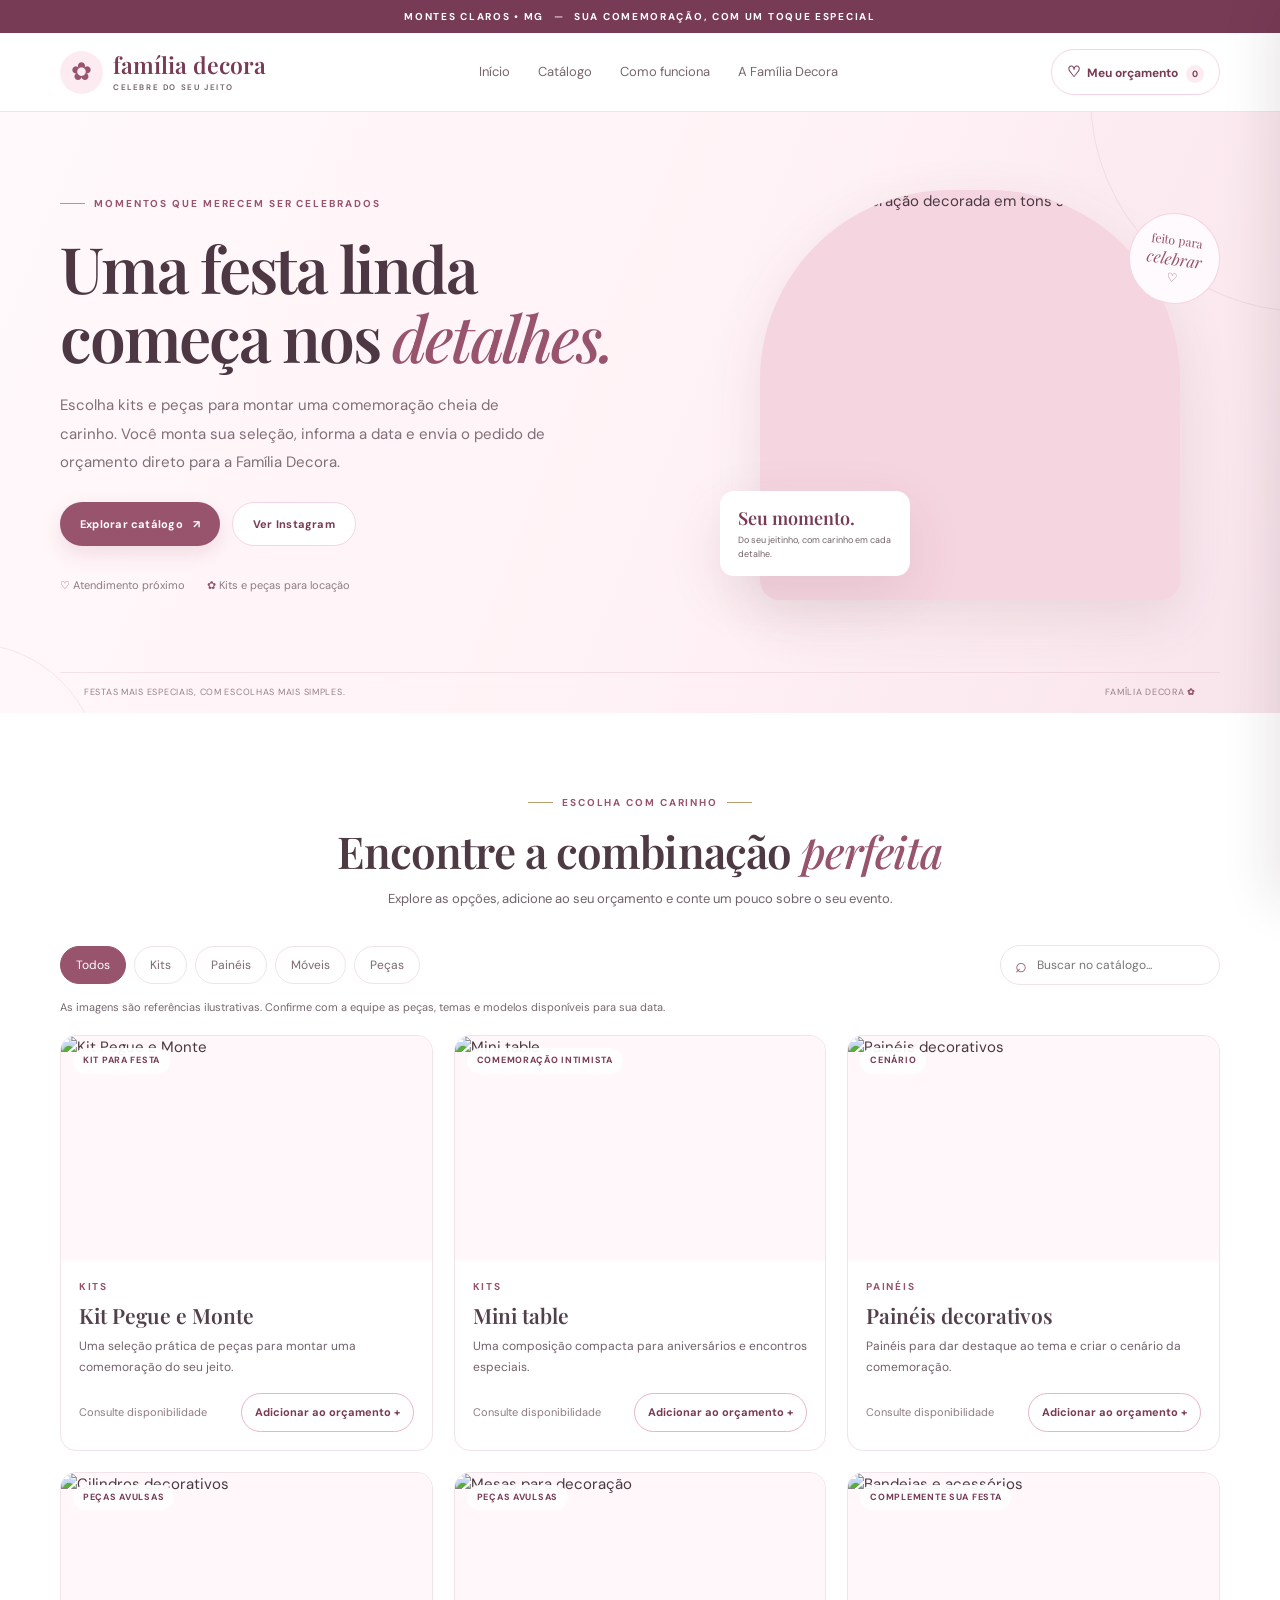
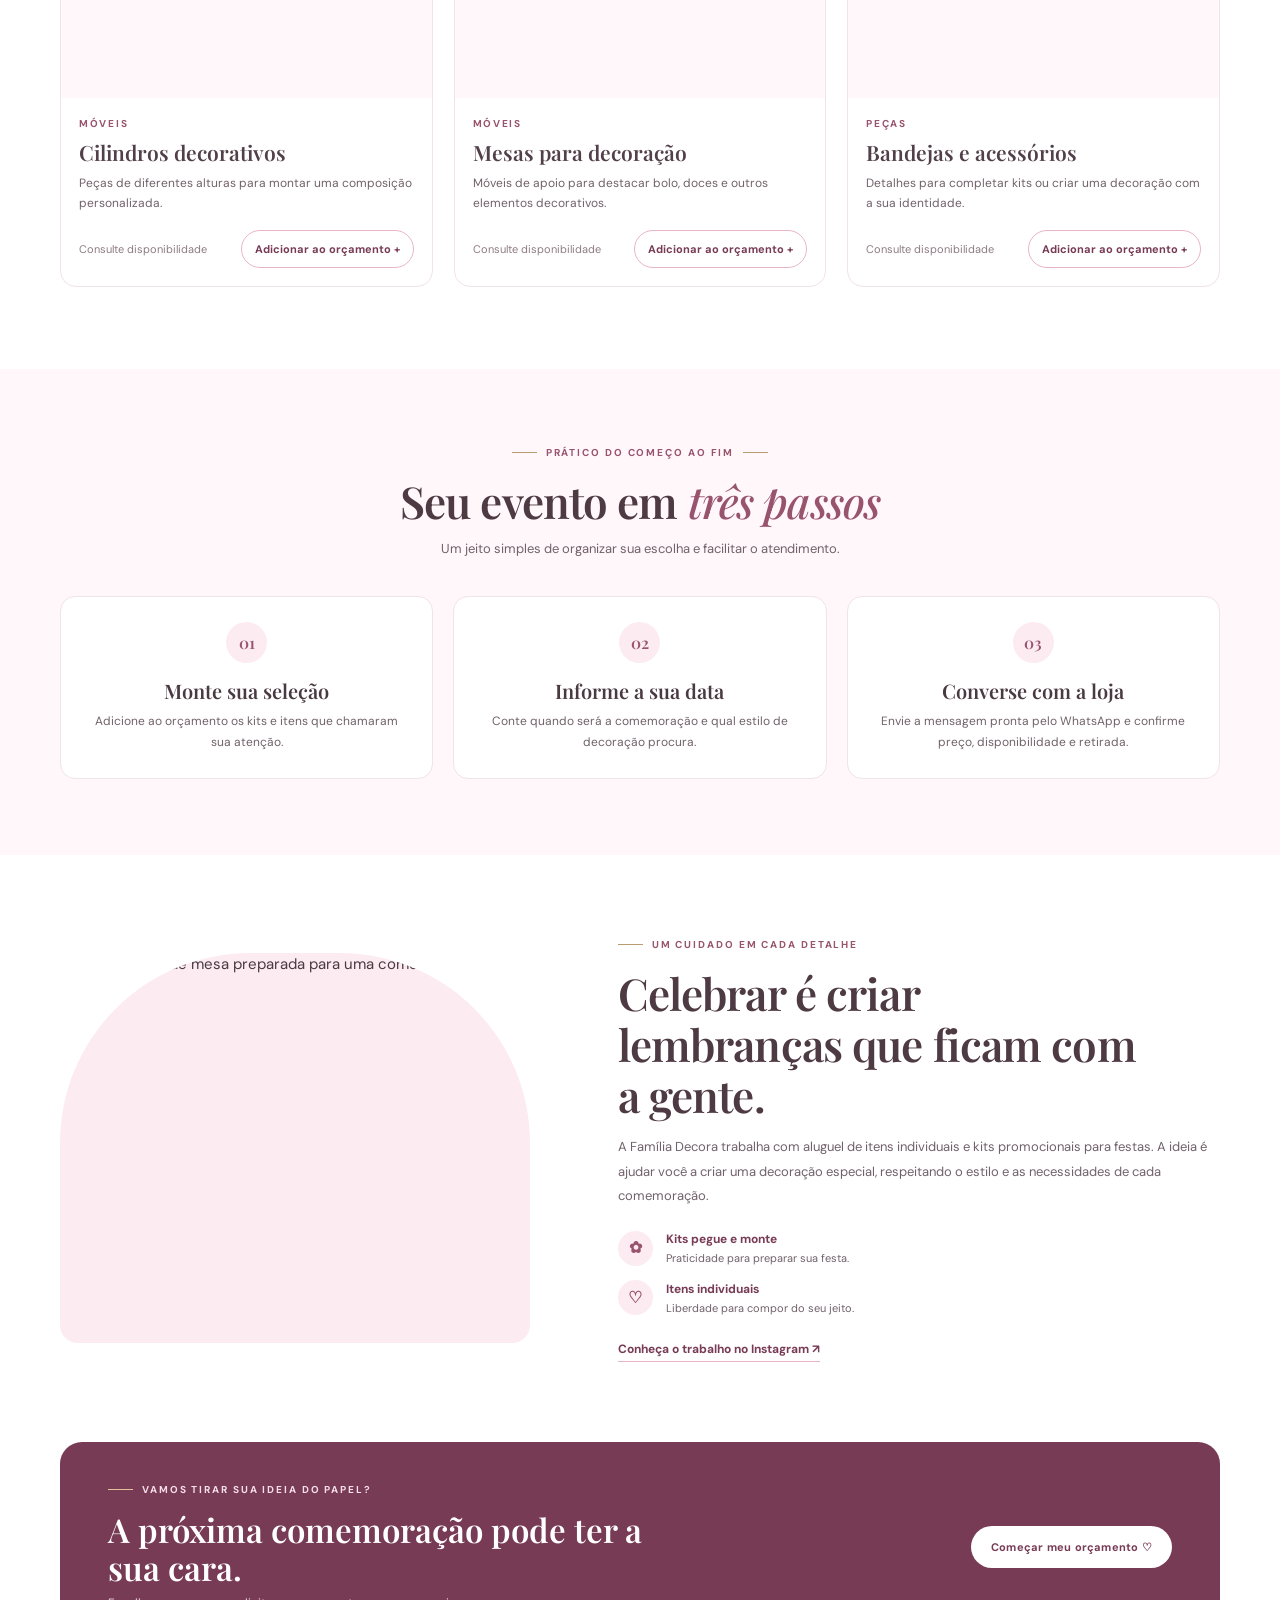
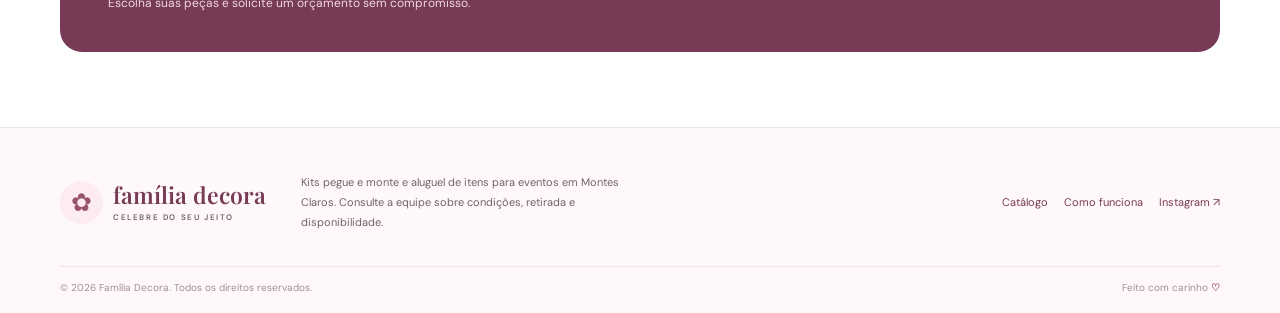
==== index.html @ 7cc455ea "Ajusta posição do atalho de acessibilidade" ====
<!doctype html>
<html lang="pt-BR">
<head>
  <meta charset="utf-8">
  <meta name="viewport" content="width=device-width, initial-scale=1">
  <meta name="theme-color" content="#fff7fa">
  <meta name="description" content="Família Decora: pegue e monte, locação de peças e decoração para comemorações em Montes Claros. Monte seu orçamento com praticidade.">
  <meta property="og:type" content="website">
  <meta property="og:title" content="Família Decora | Celebre do seu jeito">
  <meta property="og:description" content="Kits pegue e monte e locação de peças para transformar momentos especiais.">
  <title>Família Decora | Celebre do seu jeito</title>
  <link rel="preconnect" href="https://fonts.googleapis.com">
  <link rel="preconnect" href="https://fonts.gstatic.com" crossorigin>
  <link href="https://fonts.googleapis.com/css2?family=DM+Sans:wght@400;500;600;700&family=Playfair+Display:wght@500;600;700&display=swap" rel="stylesheet">
  <link rel="stylesheet" href="style.css">
</head>
<body>
  <a class="skip-link" href="#catalogo">Pular para o catálogo</a>
  <div class="announcement">MONTES CLAROS • MG <span>—</span> SUA COMEMORAÇÃO, COM UM TOQUE ESPECIAL</div>
  <header class="header">
    <div class="nav container">
      <a class="brand" href="#inicio" aria-label="Família Decora — início">
        <span class="brand-symbol" aria-hidden="true">✿</span>
        <span class="brand-words">família decora<small>celebre do seu jeito</small></span>
      </a>
      <button class="menu-toggle" id="menuToggle" aria-expanded="false" aria-controls="mainNav" aria-label="Abrir menu">☰</button>
      <nav class="nav-links" id="mainNav">
        <a href="#inicio">Início</a><a href="#catalogo">Catálogo</a><a href="#passos">Como funciona</a><a href="#sobre">A Família Decora</a>
      </nav>
      <button class="quote-button" id="openQuote" type="button" aria-controls="quoteDrawer" aria-expanded="false"><span aria-hidden="true">♡</span> Meu orçamento <b id="quoteCount">0</b></button>
    </div>
  </header>

  <main>
    <section class="hero" id="inicio">
      <div class="hero-shape shape-one"></div><div class="hero-shape shape-two"></div>
      <div class="container hero-grid">
        <div class="hero-copy">
          <div class="eyebrow"><span></span> Momentos que merecem ser celebrados</div>
          <h1>Uma festa linda começa nos <em>detalhes.</em></h1>
          <p>Escolha kits e peças para montar uma comemoração cheia de carinho. Você monta sua seleção, informa a data e envia o pedido de orçamento direto para a Família Decora.</p>
          <div class="hero-actions">
            <a class="button button-primary" href="#catalogo">Explorar catálogo <span>↗</span></a>
            <a class="button button-soft" href="https://www.instagram.com/familiadecora_oficial/" target="_blank" rel="noopener noreferrer">Ver Instagram</a>
          </div>
          <div class="hero-points"><span>♡ Atendimento próximo</span><span>✿ Kits e peças para locação</span></div>
        </div>
        <div class="hero-visual">
          <div class="hero-image-frame"><img src="https://images.unsplash.com/photo-1519225421980-888cb4c1e12c?auto=format&fit=crop&w=1200&q=85" alt="Mesa de celebração decorada em tons suaves" fetchpriority="high"></div>
          <div class="floating-note"><strong>Seu momento.</strong><span>Do seu jeitinho, com carinho em cada detalhe.</span></div>
          <div class="round-stamp">feito para<br><i>celebrar</i> ♡</div>
        </div>
      </div>
      <div class="hero-bottom"><span>Festas mais especiais, com escolhas mais simples.</span><span>Família Decora <b>✿</b></span></div>
    </section>

    <section class="section container" id="catalogo">
      <div class="section-heading">
        <div class="eyebrow centered"><span></span> Escolha com carinho <span></span></div>
        <h2>Encontre a combinação <em>perfeita</em></h2>
        <p>Explore as opções, adicione ao seu orçamento e conte um pouco sobre o seu evento.</p>
      </div>
      <div class="catalog-controls">
        <div class="filter-list" id="filters" aria-label="Filtrar por categoria"></div>
        <label class="search-box"><span aria-hidden="true">⌕</span><input id="productSearch" type="search" placeholder="Buscar no catálogo..." aria-label="Buscar produtos"></label>
      </div>
      <p class="illustrative-note">As imagens são referências ilustrativas. Confirme com a equipe as peças, temas e modelos disponíveis para sua data.</p>
      <div class="product-grid" id="productGrid" aria-live="polite"></div>
    </section>

    <section class="how-section" id="passos">
      <div class="container section">
        <div class="section-heading">
          <div class="eyebrow centered"><span></span> Prático do começo ao fim <span></span></div>
          <h2>Seu evento em <em>três passos</em></h2>
          <p>Um jeito simples de organizar sua escolha e facilitar o atendimento.</p>
        </div>
        <div class="step-grid">
          <article class="step-card"><span class="step-icon">01</span><h3>Monte sua seleção</h3><p>Adicione ao orçamento os kits e itens que chamaram sua atenção.</p></article>
          <article class="step-card"><span class="step-icon">02</span><h3>Informe a sua data</h3><p>Conte quando será a comemoração e qual estilo de decoração procura.</p></article>
          <article class="step-card"><span class="step-icon">03</span><h3>Converse com a loja</h3><p>Envie a mensagem pronta pelo WhatsApp e confirme preço, disponibilidade e retirada.</p></article>
        </div>
      </div>
    </section>

    <section class="container section about-section" id="sobre">
      <div class="about-photo"><img src="https://images.unsplash.com/photo-1478146896981-b80fe463b330?auto=format&fit=crop&w=1000&q=85" alt="Composição de mesa preparada para uma comemoração" loading="lazy"></div>
      <div class="about-copy">
        <div class="eyebrow"><span></span> Um cuidado em cada detalhe</div>
        <h2>Celebrar é criar lembranças que ficam com a gente.</h2>
        <p>A Família Decora trabalha com aluguel de itens individuais e kits promocionais para festas. A ideia é ajudar você a criar uma decoração especial, respeitando o estilo e as necessidades de cada comemoração.</p>
        <div class="about-highlights"><div><b>✿</b><span><strong>Kits pegue e monte</strong><small>Praticidade para preparar sua festa.</small></span></div><div><b>♡</b><span><strong>Itens individuais</strong><small>Liberdade para compor do seu jeito.</small></span></div></div>
        <a class="text-link" href="https://www.instagram.com/familiadecora_oficial/" target="_blank" rel="noopener noreferrer">Conheça o trabalho no Instagram ↗</a>
      </div>
    </section>

    <section class="container final-cta">
      <div><div class="eyebrow light"><span></span> Vamos tirar sua ideia do papel?</div><h2>A próxima comemoração pode ter a sua cara.</h2><p>Escolha suas peças e solicite um orçamento sem compromisso.</p></div>
      <a class="button button-white" href="#catalogo">Começar meu orçamento ♡</a>
    </section>
  </main>

  <footer class="footer">
    <div class="container footer-main">
      <a class="brand" href="#inicio"><span class="brand-symbol">✿</span><span class="brand-words">família decora<small>celebre do seu jeito</small></span></a>
      <p>Kits pegue e monte e aluguel de itens para eventos em Montes Claros. Consulte a equipe sobre condições, retirada e disponibilidade.</p>
      <div class="footer-links"><a href="#catalogo">Catálogo</a><a href="#passos">Como funciona</a><a href="https://www.instagram.com/familiadecora_oficial/" target="_blank" rel="noopener noreferrer">Instagram ↗</a></div>
    </div>
    <div class="container footer-bottom"><span>© <span id="year"></span> Família Decora. Todos os direitos reservados.</span><span>Feito com carinho <b>♡</b></span></div>
  </footer>

  <div class="overlay" id="overlay"></div>
  <aside class="quote-drawer" id="quoteDrawer" role="dialog" aria-modal="true" aria-label="Meu orçamento" aria-hidden="true" inert>
    <div class="drawer-header"><div><small>FAMÍLIA DECORA</small><h2>Meu orçamento</h2></div><button class="icon-button" id="closeQuote" type="button" aria-label="Fechar orçamento">×</button></div>
    <div class="drawer-body">
      <div id="quoteItems"></div>
      <form id="quoteForm" class="quote-form">
        <h3>Conte sobre seu evento</h3>
        <label>Seu nome<input name="name" autocomplete="name" required maxlength="80" placeholder="Nome completo"></label>
        <div class="form-row"><label>WhatsApp<input name="phone" type="tel" autocomplete="tel" required maxlength="20" placeholder="(38) 99999-9999"></label><label>Data do evento<input name="date" type="date" required></label></div>
        <div class="form-row"><label>Tipo de evento<select name="event"><option>Aniversário</option><option>Chá de bebê / revelação</option><option>Batizado</option><option>Casamento</option><option>Confraternização</option><option>Outro</option></select></label><label>Como prefere receber?<select name="delivery"><option>Retirada / pegue e monte</option><option>Consultar entrega</option><option>Consultar montagem</option><option>A combinar</option></select></label></div>
        <label>Bairro ou região<input name="neighborhood" maxlength="80" placeholder="Onde será o evento?"></label>
        <label>Detalhes, tema ou cores<textarea name="notes" rows="3" maxlength="500" placeholder="Conte como imagina sua decoração (opcional)"></textarea></label>
      </form>
    </div>
    <div class="drawer-footer"><button class="button button-primary full" id="sendQuote" type="button">Enviar orçamento pelo WhatsApp ↗</button><p>O pedido não confirma reserva. A equipe verificará disponibilidade, valores e condições com você.</p></div>
  </aside>

  <div class="toast" id="toast" role="status" aria-live="polite"></div>
  <script src="app.js"></script>
</body>
</html>
---- style.css ----
:root{--pink-50:#fff7fa;--pink-100:#fcecf2;--pink-200:#f5d5e0;--pink-300:#e8b5c7;--rose:#b36581;--rose-dark:#87455f;--rose-deep:#633448;--ink:#493941;--muted:#8b7881;--gold:#b99b70;--line:#f0e3e9;--white:#fff;--shadow:0 18px 55px rgba(99,52,72,.11);--serif:"Playfair Display",Georgia,serif;--sans:"DM Sans",Arial,sans-serif}
*{box-sizing:border-box}html{scroll-behavior:smooth;scroll-padding-top:95px}body{margin:0;background:#fff;color:var(--ink);font:15px/1.5 var(--sans)}button,input,select,textarea{font:inherit}button,a{-webkit-tap-highlight-color:transparent}a{color:inherit;text-decoration:none}button{cursor:pointer}img{display:block;max-width:100%}.container{width:min(1160px,calc(100% - 48px));margin-inline:auto}
.announcement{background:var(--rose-dark);color:#fff;text-align:center;padding:9px 12px;font-size:9px;letter-spacing:.17em;font-weight:700}.announcement span{color:#e9c9d5;padding:0 6px}
.header{position:sticky;top:0;z-index:20;background:rgba(255,255,255,.95);backdrop-filter:blur(14px);border-bottom:1px solid var(--line)}.nav{height:78px;display:flex;align-items:center;justify-content:space-between;gap:24px}.brand{display:inline-flex;align-items:center;gap:10px;flex-shrink:0}.brand-symbol{width:43px;height:43px;border-radius:50%;display:grid;place-items:center;background:var(--pink-100);color:var(--rose);font-size:25px}.brand-words{font:600 23px/1 var(--serif);color:var(--rose-dark);white-space:nowrap}.brand-words small{display:block;margin-top:6px;font:600 8px var(--sans);text-transform:uppercase;letter-spacing:.2em;color:var(--muted)}
.nav-links{display:flex;gap:28px;align-items:center;font-size:12px;color:#77666e}.nav-links a:hover,.text-link:hover{color:var(--rose)}.quote-button{border:1px solid var(--pink-200);background:white;color:var(--rose-dark);border-radius:30px;padding:11px 15px;font-size:11px;font-weight:700;white-space:nowrap}.quote-button span{font-size:15px;margin-right:4px}.quote-button b{display:inline-grid;place-items:center;min-width:18px;height:18px;margin-left:5px;padding:0 4px;background:var(--pink-100);border-radius:20px;font-size:9px}
.menu-toggle{display:none;border:1px solid var(--line);border-radius:50%;width:40px;height:40px;background:white;color:var(--rose-dark)}
.hero{position:relative;overflow:hidden;background:linear-gradient(112deg,#fff9fb 0%,#fff2f6 55%,#f8e4eb 100%)}.hero-grid{min-height:560px;padding-block:60px 54px;display:grid;grid-template-columns:1fr .95fr;align-items:center;gap:65px;position:relative;z-index:1}.hero-copy{padding-block:15px}.eyebrow{display:flex;align-items:center;gap:9px;color:var(--rose);font-size:9px;font-weight:700;letter-spacing:.19em;text-transform:uppercase}.eyebrow>span{width:25px;height:1px;background:var(--gold)}.hero h1{font:600 clamp(43px,5vw,66px)/1.08 var(--serif);letter-spacing:-.035em;color:#4d3742;margin:22px 0 20px;max-width:580px}.hero h1 em,.section-heading h2 em{color:var(--rose);font-weight:500}.hero-copy>p{max-width:490px;font-size:14px;line-height:1.9;color:#806e77;margin:0 0 25px}.hero-actions{display:flex;gap:12px;flex-wrap:wrap}.button{display:inline-flex;align-items:center;justify-content:center;gap:10px;border:0;border-radius:40px;padding:13px 20px;font-size:11px;font-weight:700;letter-spacing:.02em;transition:.2s}.button:hover{transform:translateY(-2px)}.button-primary{background:var(--rose);color:white;box-shadow:0 8px 20px rgba(179,101,129,.18)}.button-primary:hover{background:var(--rose-dark)}.button-soft{background:white;border:1px solid var(--pink-200);color:var(--rose-dark)}.button-soft:hover{background:var(--pink-50)}.hero-points{display:flex;flex-wrap:wrap;gap:22px;margin-top:31px;color:#8d7b83;font-size:10px}.hero-points span:first-letter{color:var(--rose)}
.hero-visual{position:relative;height:410px;max-width:500px;width:100%;margin-left:auto}.hero-image-frame{position:absolute;inset:0 8% 0 8%;overflow:hidden;border-radius:190px 190px 20px 20px;box-shadow:var(--shadow);background:var(--pink-200)}.hero-image-frame img{width:100%;height:100%;object-fit:cover}.floating-note{position:absolute;left:0;bottom:24px;background:#fff;border-radius:14px;padding:15px 18px;max-width:190px;box-shadow:var(--shadow)}.floating-note strong{display:block;font:600 18px var(--serif);color:var(--rose-dark)}.floating-note span{display:block;font-size:9px;line-height:1.5;color:var(--muted);margin-top:4px}.round-stamp{position:absolute;right:0;top:23px;width:91px;height:91px;border-radius:50%;background:#fffafd;border:1px solid var(--pink-200);display:grid;align-content:center;text-align:center;color:var(--rose);font:12px var(--serif);transform:rotate(8deg)}.round-stamp i{font-size:16px}.hero-shape{position:absolute;border-radius:50%;border:1px solid rgba(179,101,129,.13)}.shape-one{width:430px;height:430px;right:-240px;top:-230px}.shape-two{width:260px;height:260px;left:-160px;bottom:-190px}.hero-bottom{border-top:1px solid rgba(179,101,129,.14);padding:13px 24px;display:flex;justify-content:space-between;max-width:1160px;margin:auto;color:#987f8a;font-size:9px;letter-spacing:.08em;text-transform:uppercase}.hero-bottom b{color:var(--rose)}
.section{padding-block:82px}.section-heading{text-align:center;max-width:650px;margin:0 auto 35px}.eyebrow.centered{justify-content:center}.section-heading h2,.about-copy h2{font:600 clamp(31px,4vw,44px)/1.16 var(--serif);color:#4e3a43;letter-spacing:-.02em;margin:15px 0 11px}.section-heading>p{font-size:12px;color:var(--muted);line-height:1.8;margin:0}.catalog-controls{display:flex;justify-content:space-between;gap:15px;align-items:center;margin-bottom:14px}.filter-list{display:flex;flex-wrap:wrap;gap:8px}.filter-chip{padding:9px 15px;border:1px solid var(--line);background:white;border-radius:30px;color:#796972;font-size:10px}.filter-chip.active,.filter-chip:hover{background:var(--rose);border-color:var(--rose);color:white}.search-box{display:flex;align-items:center;gap:8px;border:1px solid var(--line);border-radius:30px;padding:0 14px;height:40px;min-width:220px;color:var(--rose)}.search-box span{font-size:20px}.search-box input{width:100%;border:0;outline:0;background:transparent;color:var(--ink);font-size:11px}.illustrative-note{margin:0 0 20px;color:#a18f97;font-size:9px;line-height:1.5}
.product-grid{display:grid;grid-template-columns:repeat(3,minmax(0,1fr));gap:21px}.product-card{border:1px solid var(--line);border-radius:16px;overflow:hidden;background:white;transition:.22s}.product-card:hover{transform:translateY(-4px);box-shadow:var(--shadow)}.product-photo{height:225px;position:relative;overflow:hidden;background:var(--pink-50)}.product-photo img{width:100%;height:100%;object-fit:cover;transition:transform .4s}.product-card:hover .product-photo img{transform:scale(1.04)}.photo-label{position:absolute;left:12px;top:12px;border-radius:25px;background:rgba(255,255,255,.94);padding:6px 10px;color:var(--rose-dark);font-size:8px;font-weight:700;letter-spacing:.08em;text-transform:uppercase}.product-info{padding:18px}.product-category{font-size:8px;color:var(--rose);font-weight:700;text-transform:uppercase;letter-spacing:.17em}.product-info h3{font:600 21px var(--serif);margin:7px 0;color:#51404a}.product-info p{font-size:10px;line-height:1.7;color:var(--muted);min-height:36px;margin:0 0 15px}.product-bottom{display:flex;align-items:center;justify-content:space-between;gap:8px}.price-hint{font-size:10px;color:#8d7b83}.add-button{border:1px solid var(--pink-300);border-radius:30px;color:var(--rose-dark);background:#fff;padding:9px 12px;font-size:9px;font-weight:700}.add-button:hover{background:var(--rose);color:white;border-color:var(--rose)}.no-results{grid-column:1/-1;text-align:center;padding:48px 15px;color:var(--muted);font-size:12px}
.how-section{background:var(--pink-50)}.how-section .section{padding-block:76px}.step-grid{display:grid;grid-template-columns:repeat(3,1fr);gap:20px}.step-card{background:white;border:1px solid var(--line);border-radius:15px;padding:25px 23px;text-align:center}.step-icon{width:41px;height:41px;display:grid;place-items:center;margin:0 auto 14px;border-radius:50%;background:var(--pink-100);color:var(--rose);font:600 16px var(--serif)}.step-card h3{font:600 20px var(--serif);margin:0 0 7px}.step-card p{font-size:10px;color:var(--muted);line-height:1.75;margin:0}
.about-section{display:grid;grid-template-columns:.9fr 1.1fr;gap:65px;align-items:center}.about-photo{height:390px;max-width:470px;width:100%;overflow:hidden;border-radius:190px 190px 18px 18px;background:var(--pink-100)}.about-photo img{width:100%;height:100%;object-fit:cover}.about-copy h2{max-width:530px;margin-bottom:15px}.about-copy>p{font-size:11px;line-height:1.9;color:var(--muted)}.about-highlights{display:grid;gap:13px;margin:21px 0}.about-highlights>div{display:flex;align-items:center;gap:13px}.about-highlights b{width:35px;height:35px;display:grid;place-items:center;border-radius:50%;background:var(--pink-100);color:var(--rose);font-size:16px}.about-highlights strong,.about-highlights small{display:block}.about-highlights strong{font-size:10px;color:var(--rose-dark)}.about-highlights small{font-size:9px;color:var(--muted);margin-top:2px}.text-link{font-size:10px;font-weight:700;color:var(--rose-dark);border-bottom:1px solid var(--pink-300);padding-bottom:4px}
.final-cta{margin-bottom:75px;border-radius:22px;background:var(--rose-dark);color:white;padding:40px 48px;display:flex;justify-content:space-between;align-items:center;gap:25px}.eyebrow.light{color:#f6dfe8}.eyebrow.light>span{background:#e3c398}.final-cta h2{font:600 33px/1.16 var(--serif);max-width:570px;margin:13px 0 8px}.final-cta p{font-size:10px;color:#eed8e1;margin:0}.button-white{background:white;color:var(--rose-dark);white-space:nowrap}.button-white:hover{background:var(--pink-100)}
.footer{background:#fff8fa;border-top:1px solid var(--line);padding:34px 0 18px}.footer-main{display:grid;grid-template-columns:auto 1fr auto;align-items:center;gap:35px}.footer-main>p{font-size:9px;line-height:1.8;color:var(--muted);max-width:330px}.footer-links{display:flex;gap:16px;flex-wrap:wrap;font-size:9px;color:var(--rose-dark)}.footer-bottom{border-top:1px solid var(--line);margin-top:23px;padding-top:13px;display:flex;justify-content:space-between;color:#a18f97;font-size:8px}.footer-bottom b{color:var(--rose)}
.overlay{position:fixed;inset:0;background:rgba(50,30,40,.37);z-index:40;opacity:0;visibility:hidden;transition:.25s}.overlay.open{opacity:1;visibility:visible}.quote-drawer{position:fixed;z-index:41;right:0;top:0;width:min(470px,100%);height:100dvh;background:white;display:flex;flex-direction:column;transform:translateX(102%);transition:.28s;box-shadow:-15px 0 50px rgba(55,30,42,.12)}.quote-drawer.open{transform:translateX(0)}.drawer-header{display:flex;align-items:center;justify-content:space-between;padding:20px 23px;border-bottom:1px solid var(--line)}.drawer-header small{font-size:8px;letter-spacing:.18em;color:var(--rose)}.drawer-header h2{font:600 24px var(--serif);margin:2px 0 0}.icon-button{width:36px;height:36px;border:0;border-radius:50%;background:var(--pink-50);color:var(--rose);font-size:21px}.drawer-body{overflow:auto;flex:1;padding:19px 23px}.quote-lines{display:grid;gap:11px}.quote-line{display:grid;grid-template-columns:58px 1fr auto;gap:10px;align-items:center;border-bottom:1px solid var(--line);padding-bottom:11px}.quote-line img{width:58px;height:58px;object-fit:cover;border-radius:9px}.quote-line strong{display:block;font:600 15px var(--serif)}.quote-line small{display:block;font-size:9px;color:var(--muted)}.quantity{display:flex;align-items:center;gap:7px;margin-top:5px}.quantity button{width:22px;height:22px;border:1px solid var(--line);border-radius:50%;background:#fff;color:var(--rose)}.remove-button{border:0;background:transparent;color:#a67b8b;font-size:16px}.empty-quote{padding:25px 10px;text-align:center;color:var(--muted);font-size:11px;line-height:1.8;background:var(--pink-50);border-radius:12px}.quote-form{display:grid;gap:10px;margin-top:21px}.quote-form h3{font:600 20px var(--serif);margin:0 0 2px}.quote-form label{display:grid;gap:5px;font-size:9px;color:#78656e;font-weight:700}.quote-form input,.quote-form select,.quote-form textarea{width:100%;border:1px solid var(--line);border-radius:9px;padding:11px 12px;background:#fff;color:var(--ink);outline:none;font:11px var(--sans)}.quote-form input:focus,.quote-form select:focus,.quote-form textarea:focus{border-color:var(--pink-300)}.form-row{display:grid;grid-template-columns:1fr 1fr;gap:9px}.drawer-footer{padding:15px 23px 20px;border-top:1px solid var(--line)}.full{width:100%}.drawer-footer p{font-size:8px;line-height:1.6;color:#9a8990;margin:9px 0 0}.toast{position:fixed;bottom:22px;left:50%;transform:translate(-50%,20px);opacity:0;pointer-events:none;z-index:70;background:var(--rose-dark);color:white;padding:11px 17px;border-radius:30px;font-size:10px;box-shadow:var(--shadow);transition:.2s}.toast.show{opacity:1;transform:translate(-50%,0)}
@media(max-width:900px){.nav-links{gap:15px}.hero-grid{gap:25px}.product-grid{grid-template-columns:repeat(2,minmax(0,1fr))}.footer-main{grid-template-columns:1fr 1fr}.footer-links{grid-column:1/-1}.about-section{gap:35px}}
@media(max-width:680px){.container{width:min(100% - 34px,560px)}.announcement{font-size:8px;letter-spacing:.11em}.nav{height:70px;gap:10px}.brand-symbol{width:38px;height:38px}.brand-words{font-size:20px}.menu-toggle{display:block;margin-left:auto}.nav-links{display:none;position:absolute;top:70px;left:0;right:0;background:white;border-bottom:1px solid var(--line);padding:17px 25px 20px;flex-direction:column;align-items:flex-start;gap:17px}.nav-links.open{display:flex}.quote-button{font-size:0;padding:9px 10px}.quote-button span{font-size:16px;margin:0}.quote-button b{font-size:9px}.hero-grid{grid-template-columns:1fr;padding-block:48px 37px;gap:25px}.hero h1{font-size:47px}.hero-copy>p{font-size:12px}.hero-visual{height:305px;max-width:440px;margin-inline:auto}.round-stamp{width:78px;height:78px;font-size:10px}.floating-note{bottom:13px;padding:11px 13px}.floating-note strong{font-size:15px}.hero-bottom{font-size:7px;padding-inline:17px}.section{padding-block:62px}.section-heading h2,.about-copy h2{font-size:34px}.catalog-controls{align-items:stretch;flex-direction:column}.filter-list{flex-wrap:nowrap;overflow-x:auto;padding-bottom:4px}.filter-chip{white-space:nowrap}.search-box{width:100%}.product-grid{grid-template-columns:1fr;gap:15px}.product-photo{height:235px}.step-grid{grid-template-columns:1fr;gap:12px}.step-card{padding:22px}.how-section .section{padding-block:62px}.about-section{grid-template-columns:1fr;gap:28px}.about-photo{height:310px;max-width:390px;margin:auto}.about-copy h2{font-size:34px}.final-cta{margin-bottom:52px;padding:29px 23px;align-items:flex-start;flex-direction:column}.final-cta h2{font-size:28px}.footer-main{grid-template-columns:1fr;gap:10px}.footer-main>p{margin:5px 0}.footer-links{grid-column:auto;gap:13px}.footer-bottom{font-size:7px}.form-row{grid-template-columns:1fr}.drawer-body{padding-inline:17px}.drawer-header,.drawer-footer{padding-inline:17px}}
@media(prefers-reduced-motion:reduce){*,*::before,*::after{scroll-behavior:auto!important;transition:none!important;animation:none!important}}


/* Ajustes de acessibilidade e leitura */
:root{--rose:#98536d;--rose-dark:#783b55;--rose-deep:#5e2c42;--muted:#71616a}
:focus-visible{outline:3px solid #c68ba1;outline-offset:3px}
button:disabled{cursor:not-allowed;transform:none;box-shadow:none}
.skip-link{position:fixed;left:12px;top:12px;z-index:1000;padding:10px 14px;border-radius:8px;background:#fff;color:var(--rose-dark);border:2px solid var(--rose-dark);transform:translateY(-160%);font-size:13px;font-weight:700}
.skip-link:focus{transform:translateY(0)}
.announcement{font-size:10px}
.nav-links{font-size:13px}
.quote-button{font-size:12px}
.eyebrow{font-size:10px}
.hero-copy>p{font-size:15px}
.hero-points{font-size:11px}
.section-heading>p{font-size:13px}
.filter-chip{font-size:12px}
.search-box input{font-size:12px}
.illustrative-note{font-size:11px;color:#76666f}
.product-category{font-size:10px}
.product-info p{font-size:12px;min-height:42px}
.price-hint{font-size:11px}
.add-button{font-size:11px;padding:10px 13px}
.step-card p{font-size:12px}
.about-copy>p{font-size:13px}
.about-highlights strong{font-size:12px}
.about-highlights small{font-size:11px}
.text-link{font-size:12px}
.final-cta p{font-size:12px}
.footer-main>p,.footer-links{font-size:11px}
.footer-bottom{font-size:10px}
.quote-form label{font-size:11px}
.quote-form input,.quote-form select,.quote-form textarea{font-size:13px;min-height:42px}
.drawer-footer p{font-size:10px}
.photo-label{font-size:9px}
@media(max-width:680px){
  .hero-copy>p{font-size:14px}
  .footer-bottom{font-size:9px}
  .product-info p{font-size:12px}
}
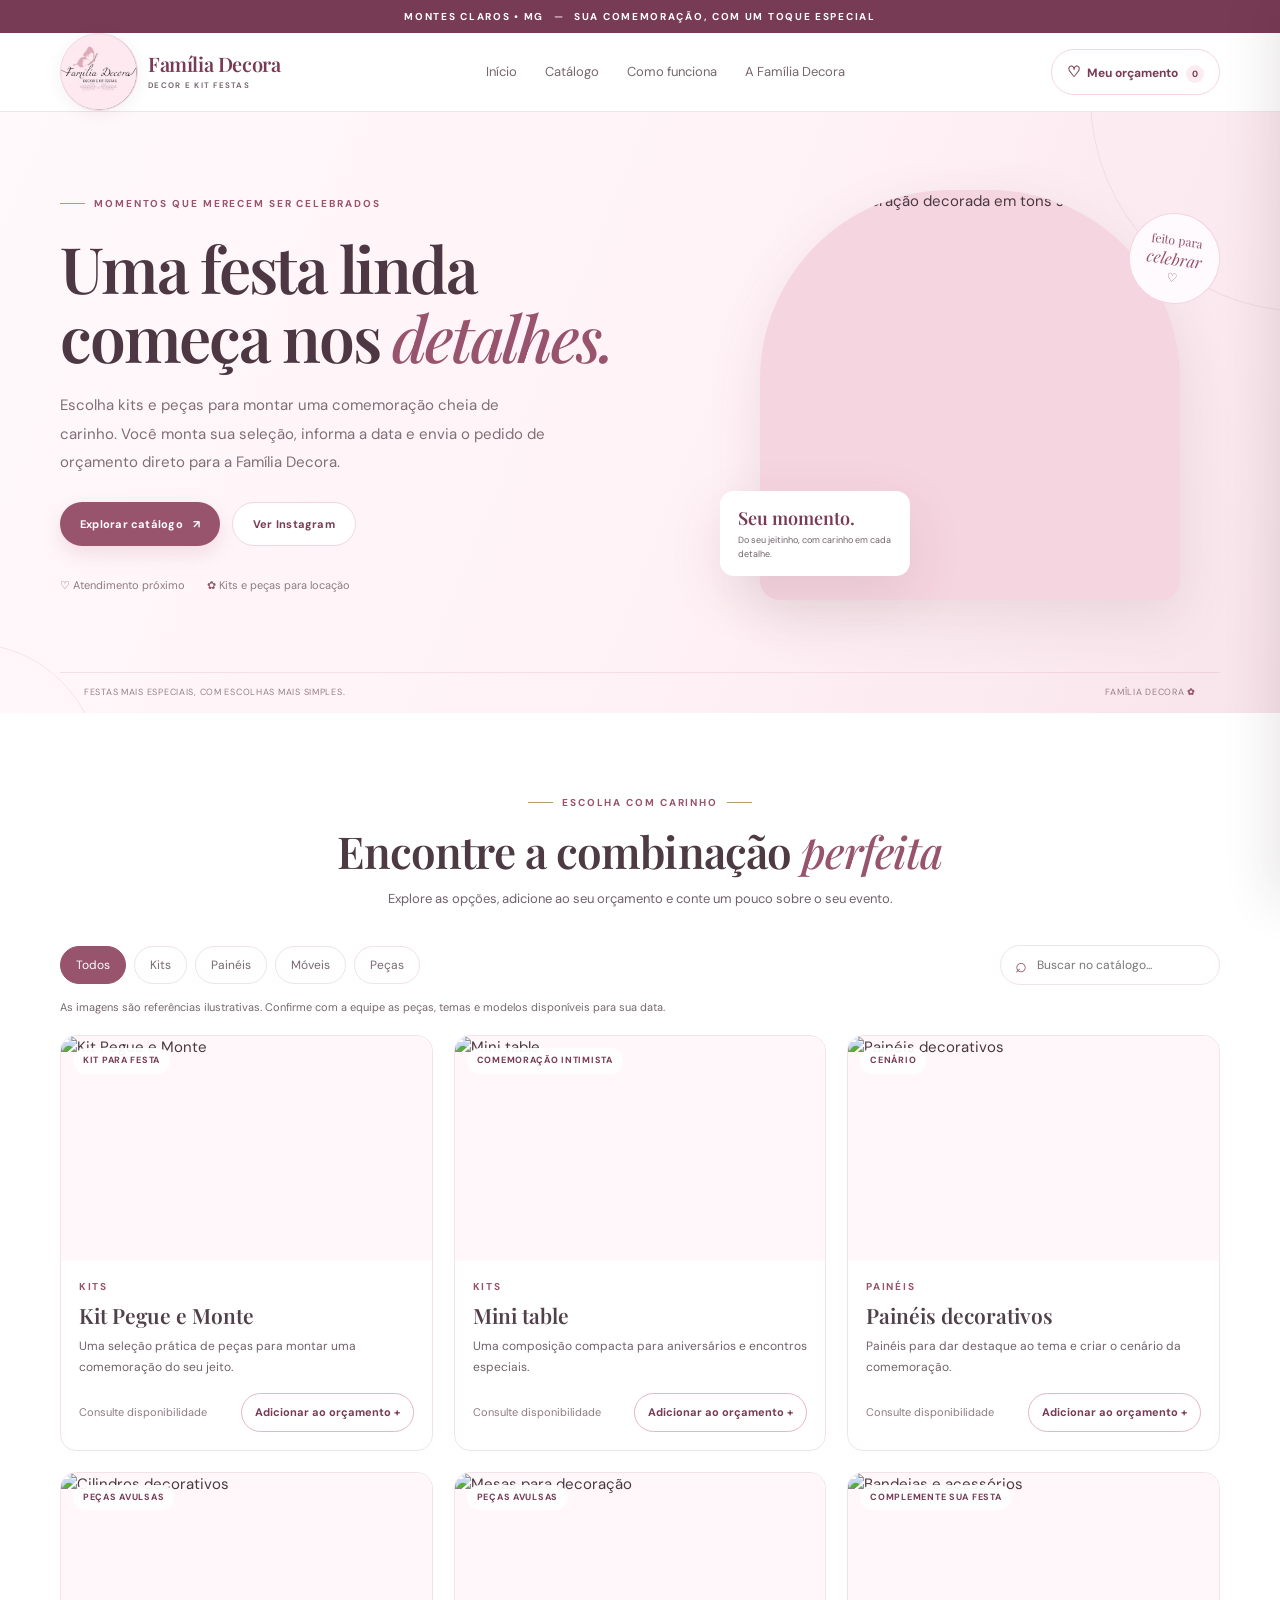
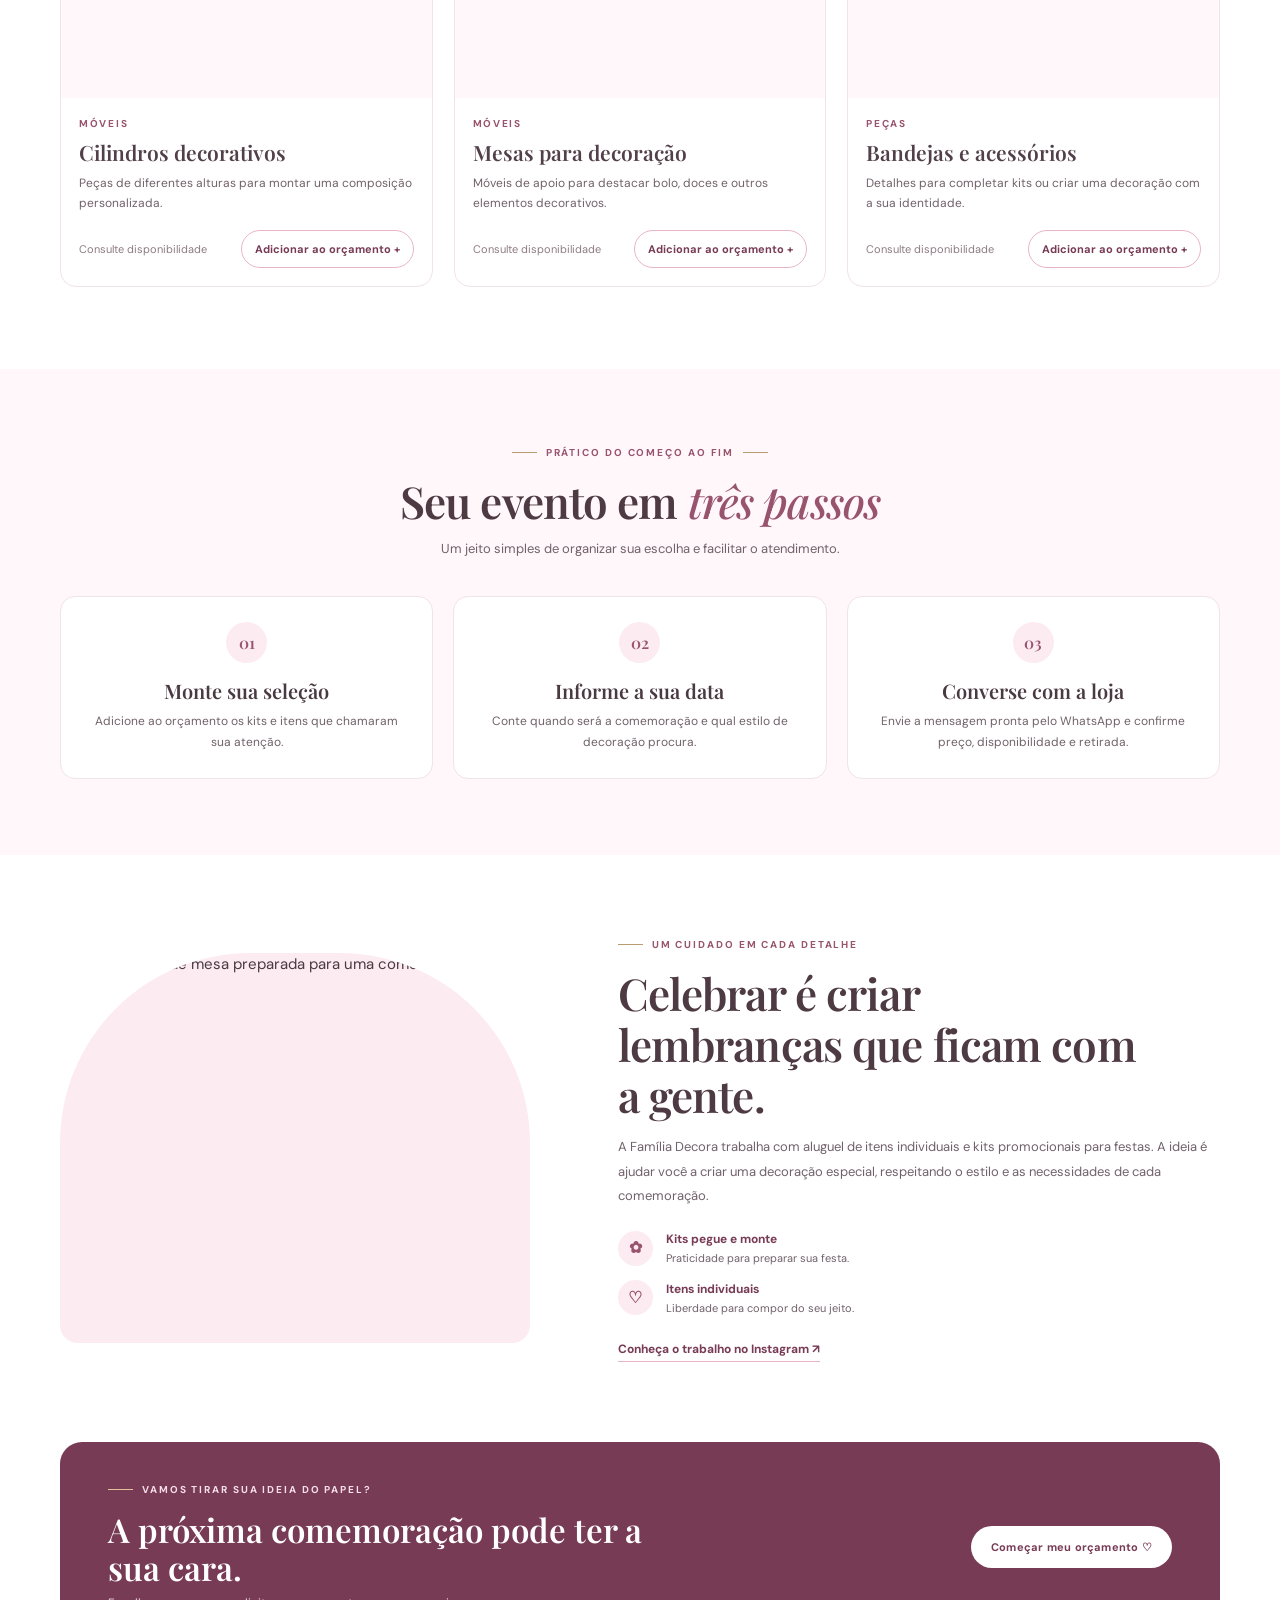
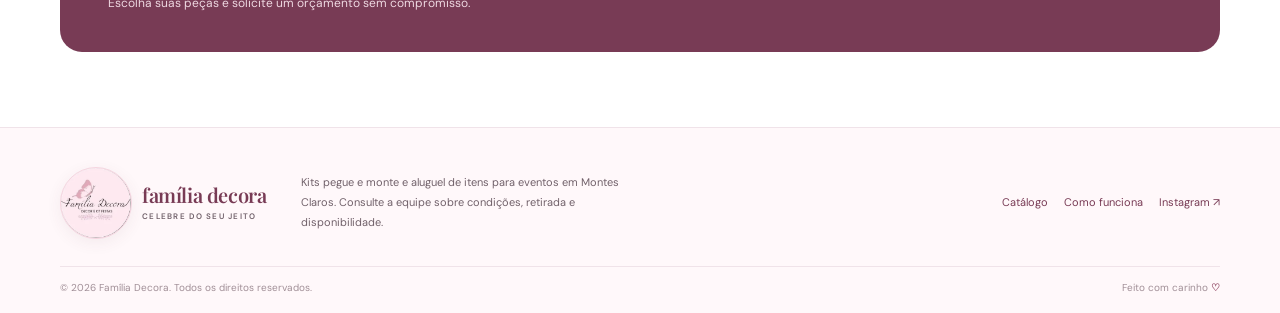
==== commit 549d8598: "Adiciona a logomarca oficial da Família Decora" ====
--- a/index.html
+++ b/index.html
@@ -12,6 +12,8 @@
   <link rel="preconnect" href="https://fonts.googleapis.com">
   <link rel="preconnect" href="https://fonts.gstatic.com" crossorigin>
   <link href="https://fonts.googleapis.com/css2?family=DM+Sans:wght@400;500;600;700&family=Playfair+Display:wght@500;600;700&display=swap" rel="stylesheet">
+  <link rel="icon" href="assets/logo-familia-decora.webp" type="image/webp">
+  <meta property="og:image" content="https://thiagojuniosalgado345-maker.github.io/Fam-lia-decora/assets/logo-familia-decora.webp">
   <link rel="stylesheet" href="style.css">
 </head>
 <body>
@@ -20,8 +22,8 @@
   <header class="header">
     <div class="nav container">
       <a class="brand" href="#inicio" aria-label="Família Decora — início">
-        <span class="brand-symbol" aria-hidden="true">✿</span>
-        <span class="brand-words">família decora<small>celebre do seu jeito</small></span>
+        <img class="brand-logo" src="assets/logo-familia-decora.webp" alt="Logo Família Decora">
+        <span class="brand-words">Família Decora<small>decor e kit festas</small></span>
       </a>
       <button class="menu-toggle" id="menuToggle" aria-expanded="false" aria-controls="mainNav" aria-label="Abrir menu">☰</button>
       <nav class="nav-links" id="mainNav">
@@ -102,7 +104,7 @@
 
   <footer class="footer">
     <div class="container footer-main">
-      <a class="brand" href="#inicio"><span class="brand-symbol">✿</span><span class="brand-words">família decora<small>celebre do seu jeito</small></span></a>
+      <a class="brand" href="#inicio"><img class="brand-logo" src="assets/logo-familia-decora.webp" alt="Logo Família Decora"><span class="brand-words">família decora<small>celebre do seu jeito</small></span></a>
       <p>Kits pegue e monte e aluguel de itens para eventos em Montes Claros. Consulte a equipe sobre condições, retirada e disponibilidade.</p>
       <div class="footer-links"><a href="#catalogo">Catálogo</a><a href="#passos">Como funciona</a><a href="https://www.instagram.com/familiadecora_oficial/" target="_blank" rel="noopener noreferrer">Instagram ↗</a></div>
     </div>
--- a/style.css
+++ b/style.css
@@ -55,3 +55,22 @@
   .footer-bottom{font-size:9px}
   .product-info p{font-size:12px}
 }
+
+/* Logomarca oficial enviada pela Família Decora */
+.brand-logo{
+  width:78px;height:78px;flex:0 0 78px;display:block;object-fit:contain;
+  border-radius:50%;background:#fcecf2;border:1px solid #f5d5e0;
+  box-shadow:0 4px 16px rgba(99,52,72,.07);
+}
+.brand-words{font-size:20px;letter-spacing:-.02em}
+.brand-words small{letter-spacing:.16em}
+.footer .brand-logo{width:72px;height:72px;flex-basis:72px}
+@media(max-width:680px){
+  .nav{height:78px}
+  .nav-links{top:78px}
+  .brand{gap:7px}
+  .brand-logo{width:62px;height:62px;flex-basis:62px}
+  .brand-words{font-size:16px}
+  .brand-words small{font-size:7px;letter-spacing:.1em}
+  .footer .brand-logo{width:66px;height:66px;flex-basis:66px}
+}
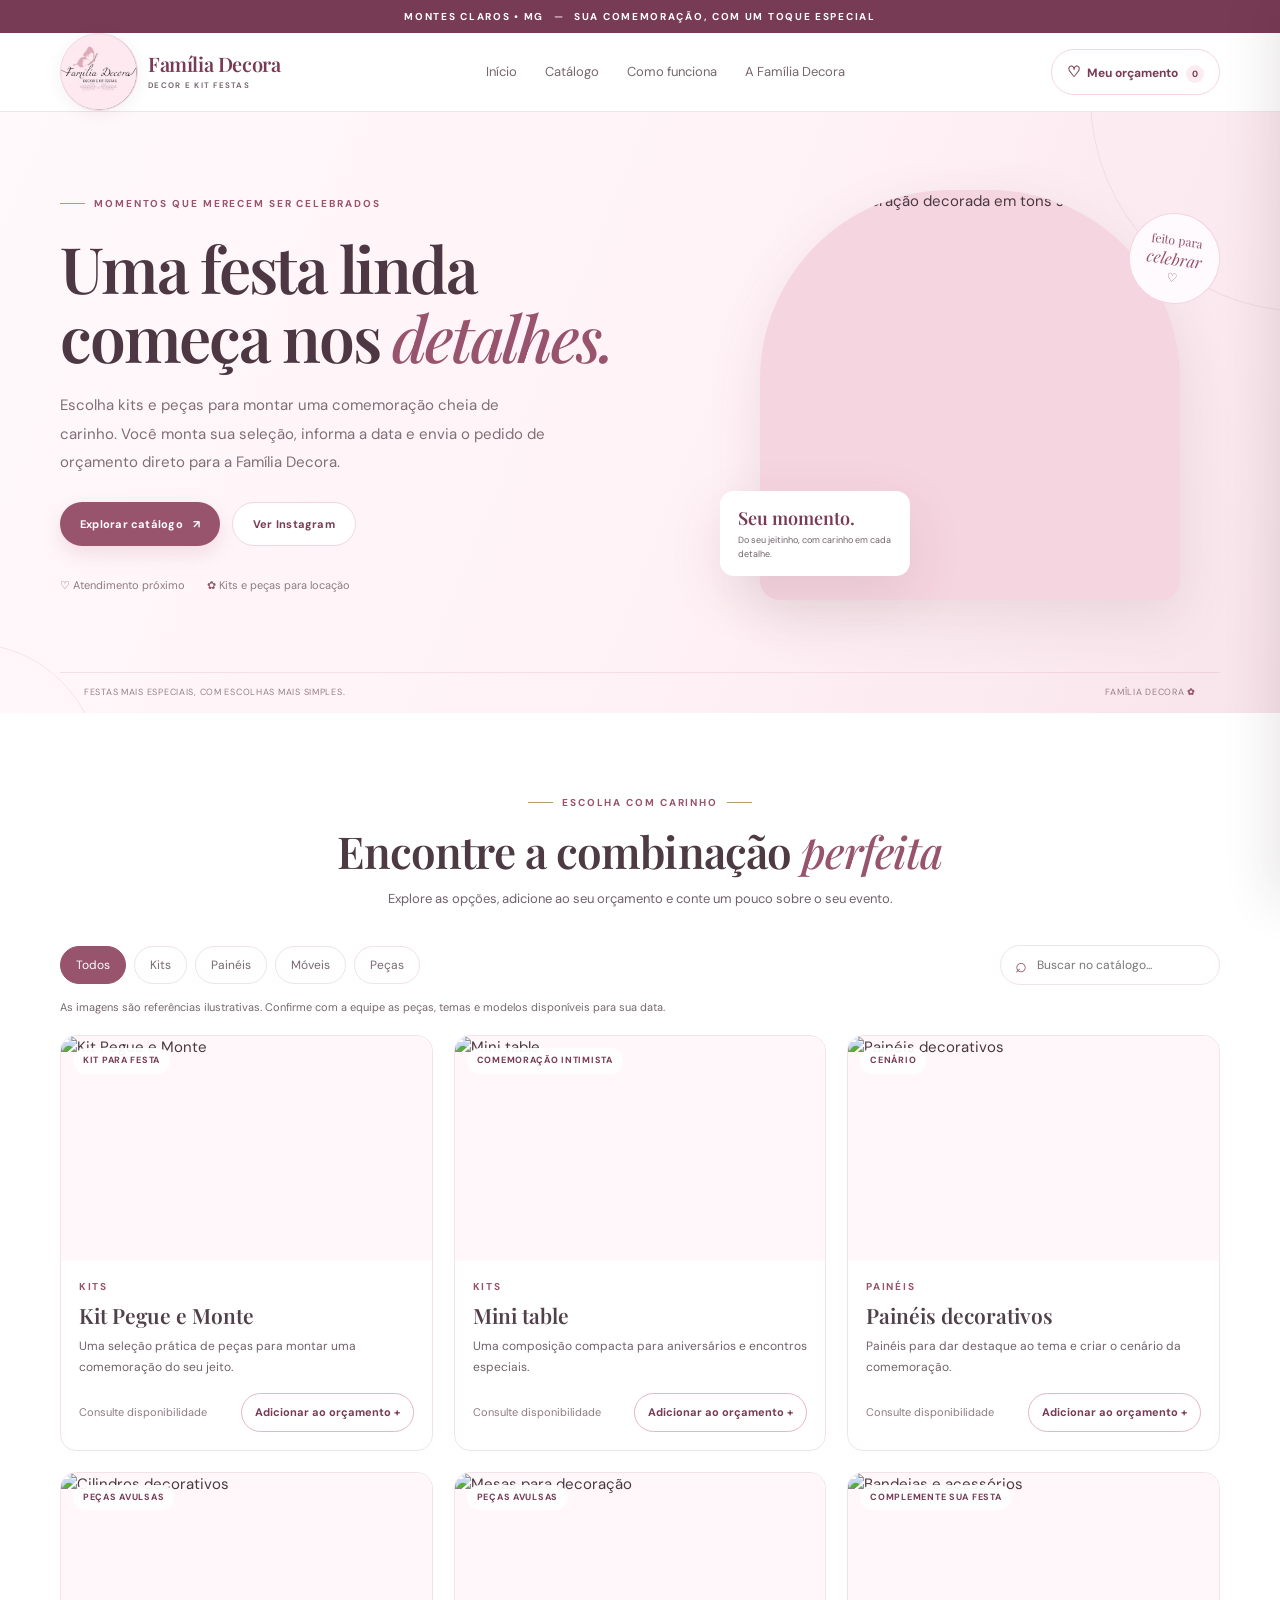
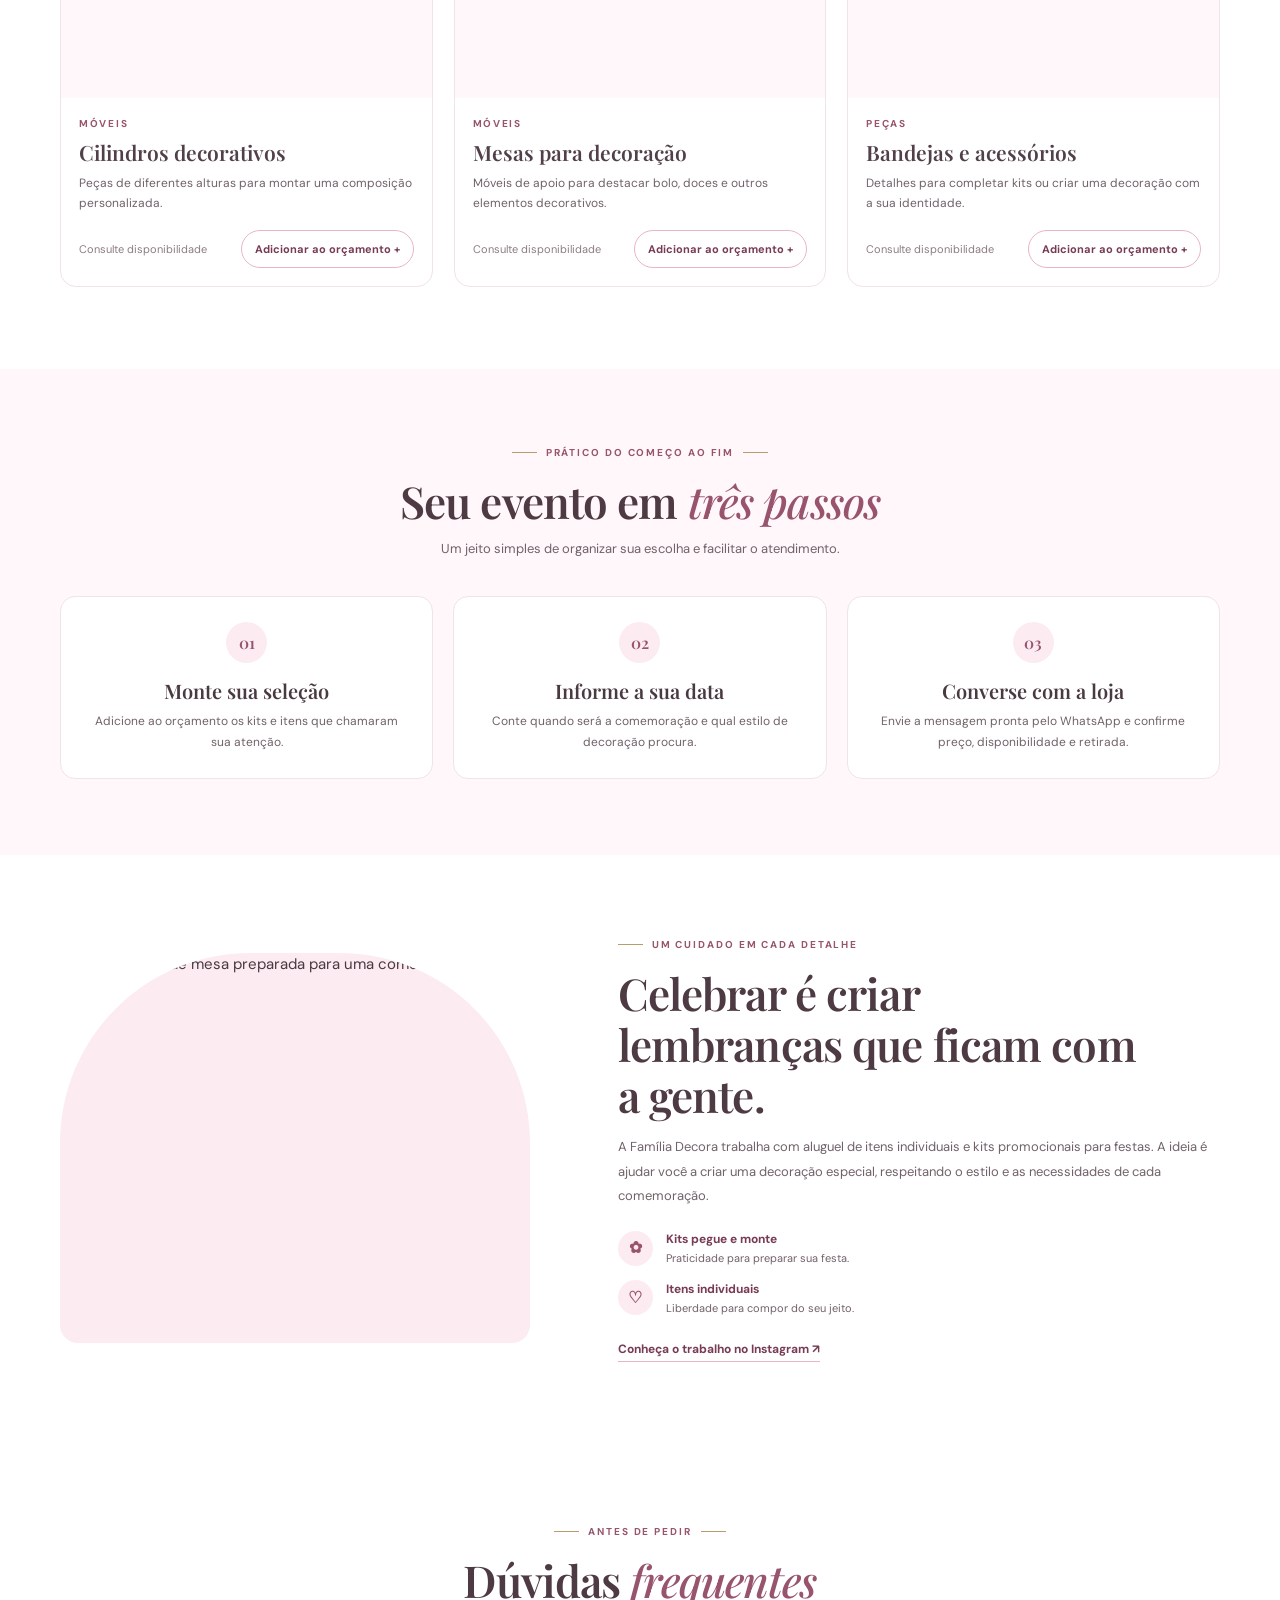
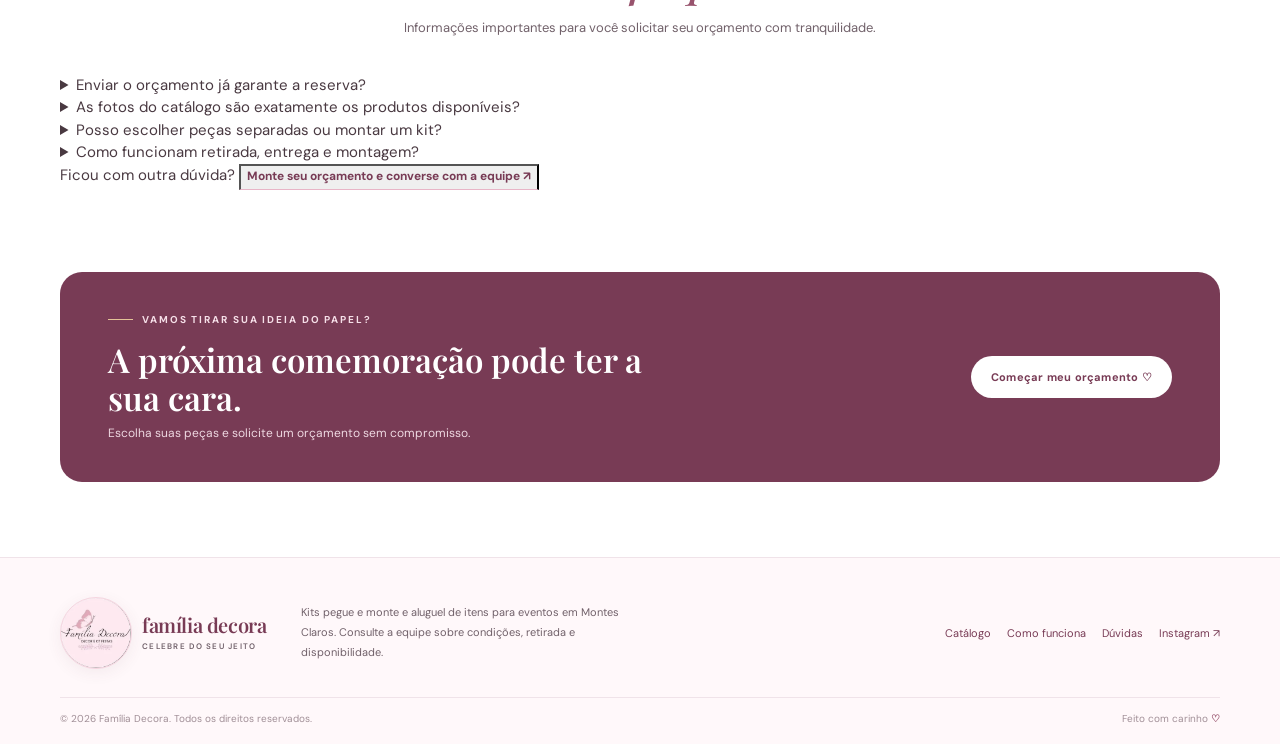
==== commit 8c3b2ecf: "Melhora a jornada da loja e adiciona dúvidas frequentes" ====
--- a/index.html
+++ b/index.html
@@ -26,7 +26,7 @@
         <span class="brand-words">Família Decora<small>decor e kit festas</small></span>
       </a>
       <button class="menu-toggle" id="menuToggle" aria-expanded="false" aria-controls="mainNav" aria-label="Abrir menu">☰</button>
-      <nav class="nav-links" id="mainNav">
+      <nav class="nav-links" id="mainNav" aria-label="Navegação principal">
         <a href="#inicio">Início</a><a href="#catalogo">Catálogo</a><a href="#passos">Como funciona</a><a href="#sobre">A Família Decora</a>
       </nav>
       <button class="quote-button" id="openQuote" type="button" aria-controls="quoteDrawer" aria-expanded="false"><span aria-hidden="true">♡</span> Meu orçamento <b id="quoteCount">0</b></button>
@@ -96,6 +96,38 @@
       </div>
     </section>
 
+    <section class="faq-section" id="duvidas">
+      <div class="container section">
+        <div class="section-heading">
+          <div class="eyebrow centered"><span></span> Antes de pedir <span></span></div>
+          <h2>Dúvidas <em>frequentes</em></h2>
+          <p>Informações importantes para você solicitar seu orçamento com tranquilidade.</p>
+        </div>
+        <div class="faq-list">
+          <details class="faq-item">
+            <summary>Enviar o orçamento já garante a reserva?</summary>
+            <p>Não. O envio é apenas uma solicitação. A data e os itens só ficam confirmados depois que a equipe verificar a disponibilidade e combinar as condições com você.</p>
+          </details>
+          <details class="faq-item">
+            <summary>As fotos do catálogo são exatamente os produtos disponíveis?</summary>
+            <p>As imagens atuais são referências ilustrativas. Antes de fechar, confirme com a equipe as peças, cores, temas e modelos disponíveis para a sua data.</p>
+          </details>
+          <details class="faq-item">
+            <summary>Posso escolher peças separadas ou montar um kit?</summary>
+            <p>Você pode selecionar os itens exibidos no catálogo e enviar sua lista. A equipe orientará sobre combinações e opções disponíveis.</p>
+          </details>
+          <details class="faq-item">
+            <summary>Como funcionam retirada, entrega e montagem?</summary>
+            <p>Essas condições são combinadas diretamente com a equipe, de acordo com o evento e a região. Informe seu bairro no formulário para facilitar o atendimento.</p>
+          </details>
+        </div>
+        <div class="faq-contact">
+          <span>Ficou com outra dúvida?</span>
+          <button class="text-link faq-open-quote" id="faqOpenQuote" type="button">Monte seu orçamento e converse com a equipe ↗</button>
+        </div>
+      </div>
+    </section>
+
     <section class="container final-cta">
       <div><div class="eyebrow light"><span></span> Vamos tirar sua ideia do papel?</div><h2>A próxima comemoração pode ter a sua cara.</h2><p>Escolha suas peças e solicite um orçamento sem compromisso.</p></div>
       <a class="button button-white" href="#catalogo">Começar meu orçamento ♡</a>
@@ -106,7 +138,7 @@
     <div class="container footer-main">
       <a class="brand" href="#inicio"><img class="brand-logo" src="assets/logo-familia-decora.webp" alt="Logo Família Decora"><span class="brand-words">família decora<small>celebre do seu jeito</small></span></a>
       <p>Kits pegue e monte e aluguel de itens para eventos em Montes Claros. Consulte a equipe sobre condições, retirada e disponibilidade.</p>
-      <div class="footer-links"><a href="#catalogo">Catálogo</a><a href="#passos">Como funciona</a><a href="https://www.instagram.com/familiadecora_oficial/" target="_blank" rel="noopener noreferrer">Instagram ↗</a></div>
+      <div class="footer-links"><a href="#catalogo">Catálogo</a><a href="#passos">Como funciona</a><a href="#duvidas">Dúvidas</a><a href="https://www.instagram.com/familiadecora_oficial/" target="_blank" rel="noopener noreferrer">Instagram ↗</a></div>
     </div>
     <div class="container footer-bottom"><span>© <span id="year"></span> Família Decora. Todos os direitos reservados.</span><span>Feito com carinho <b>♡</b></span></div>
   </footer>
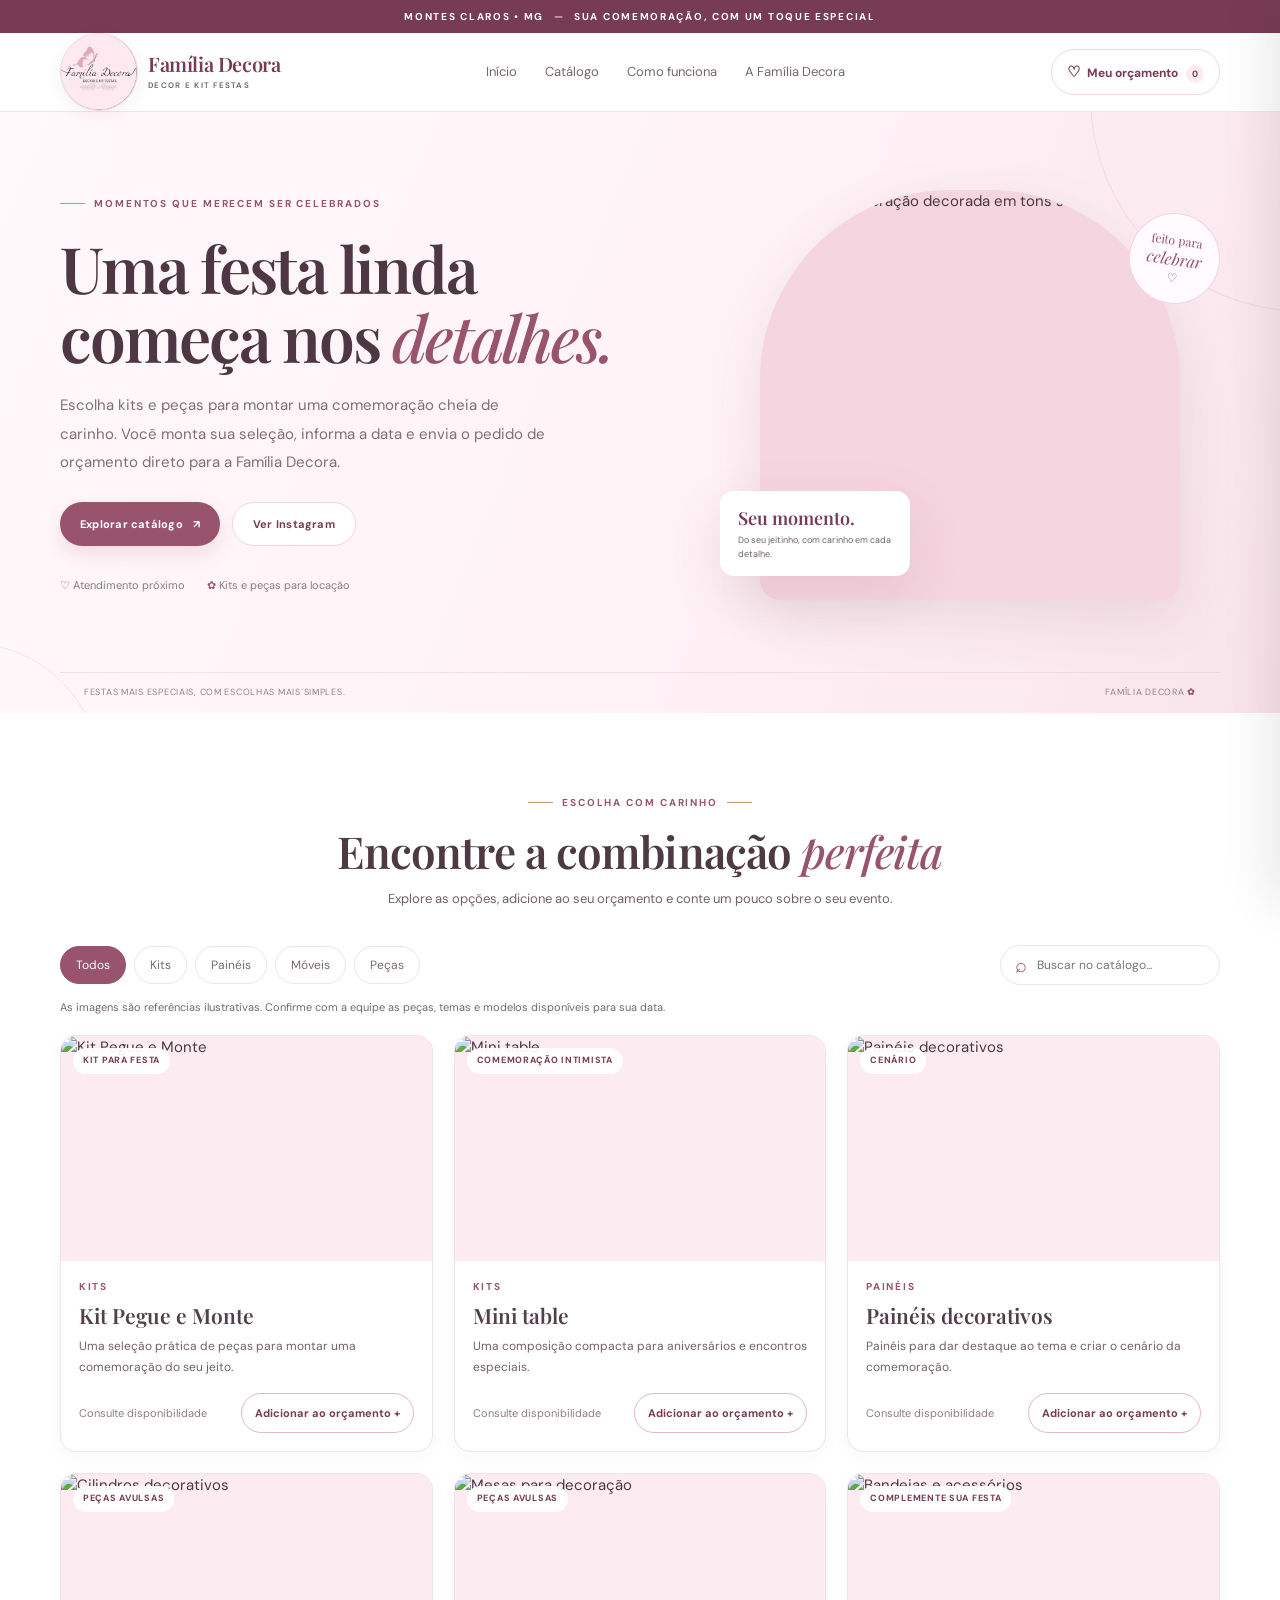
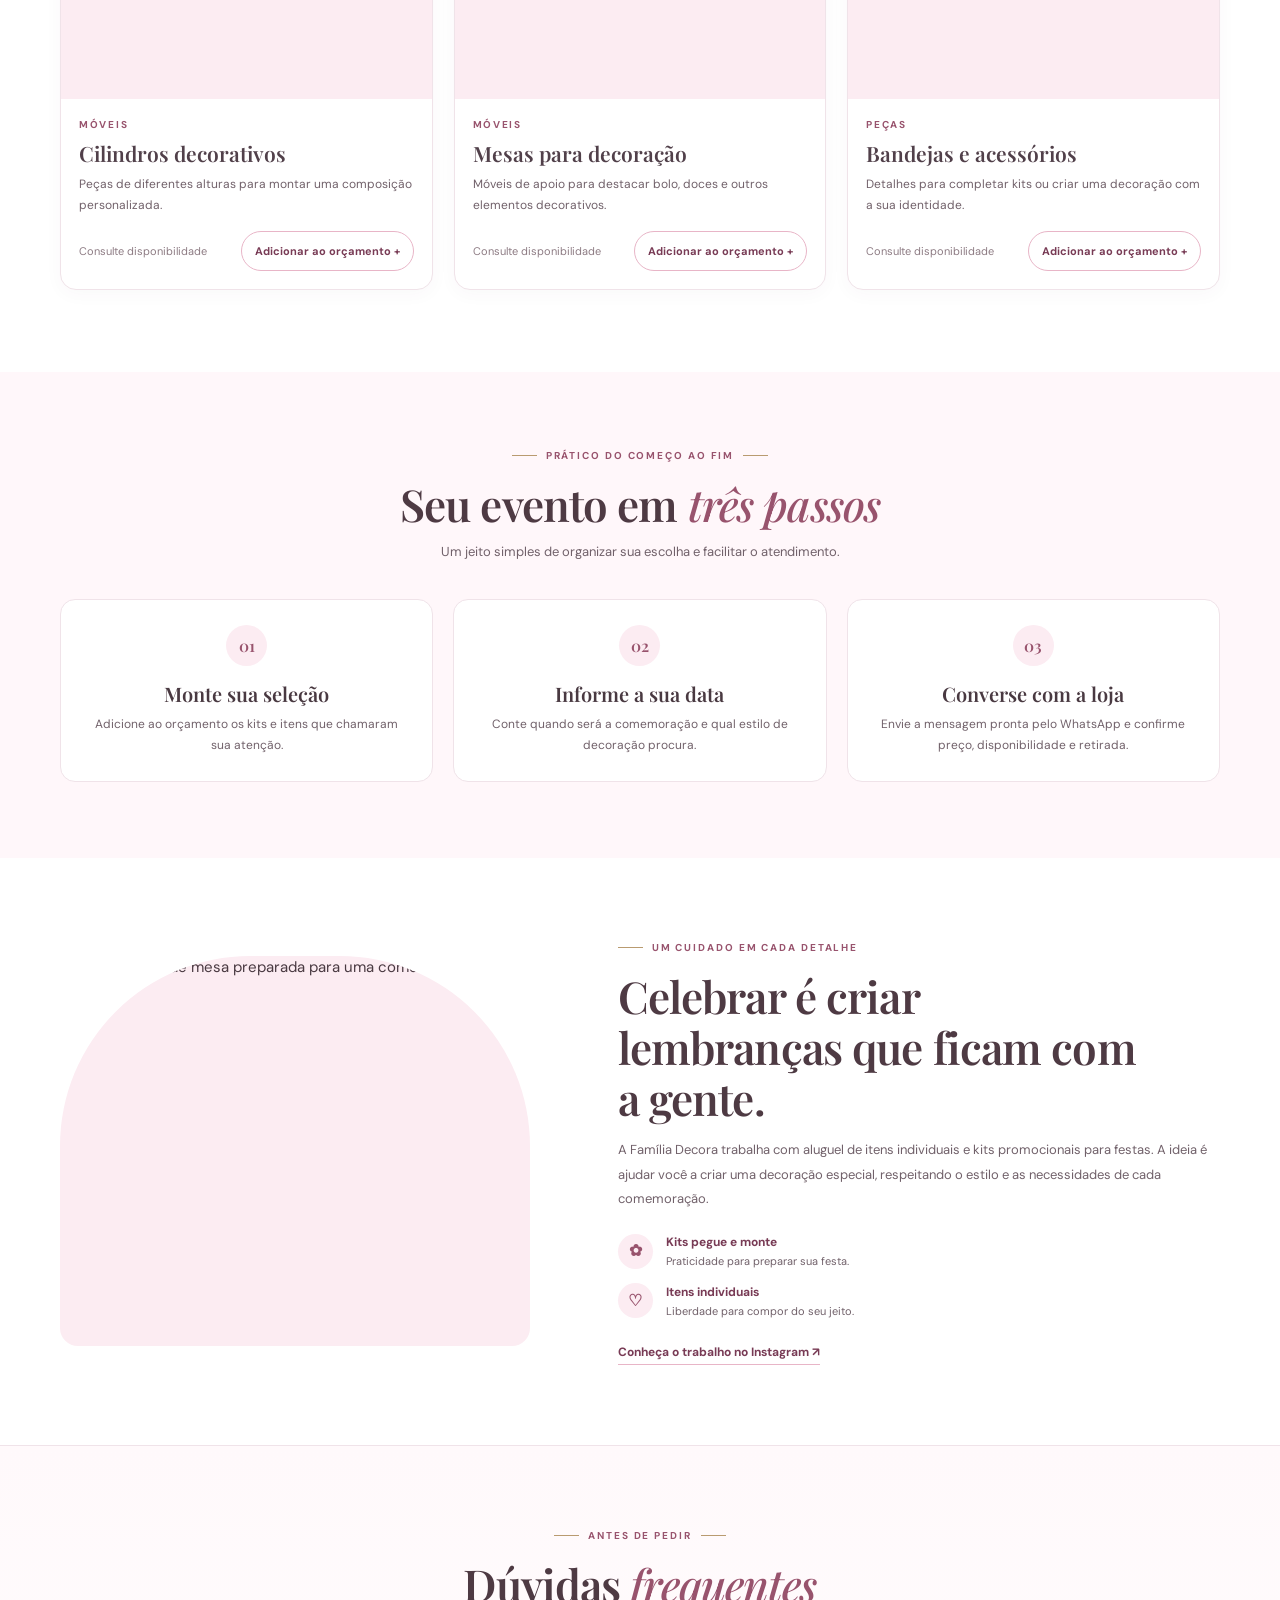
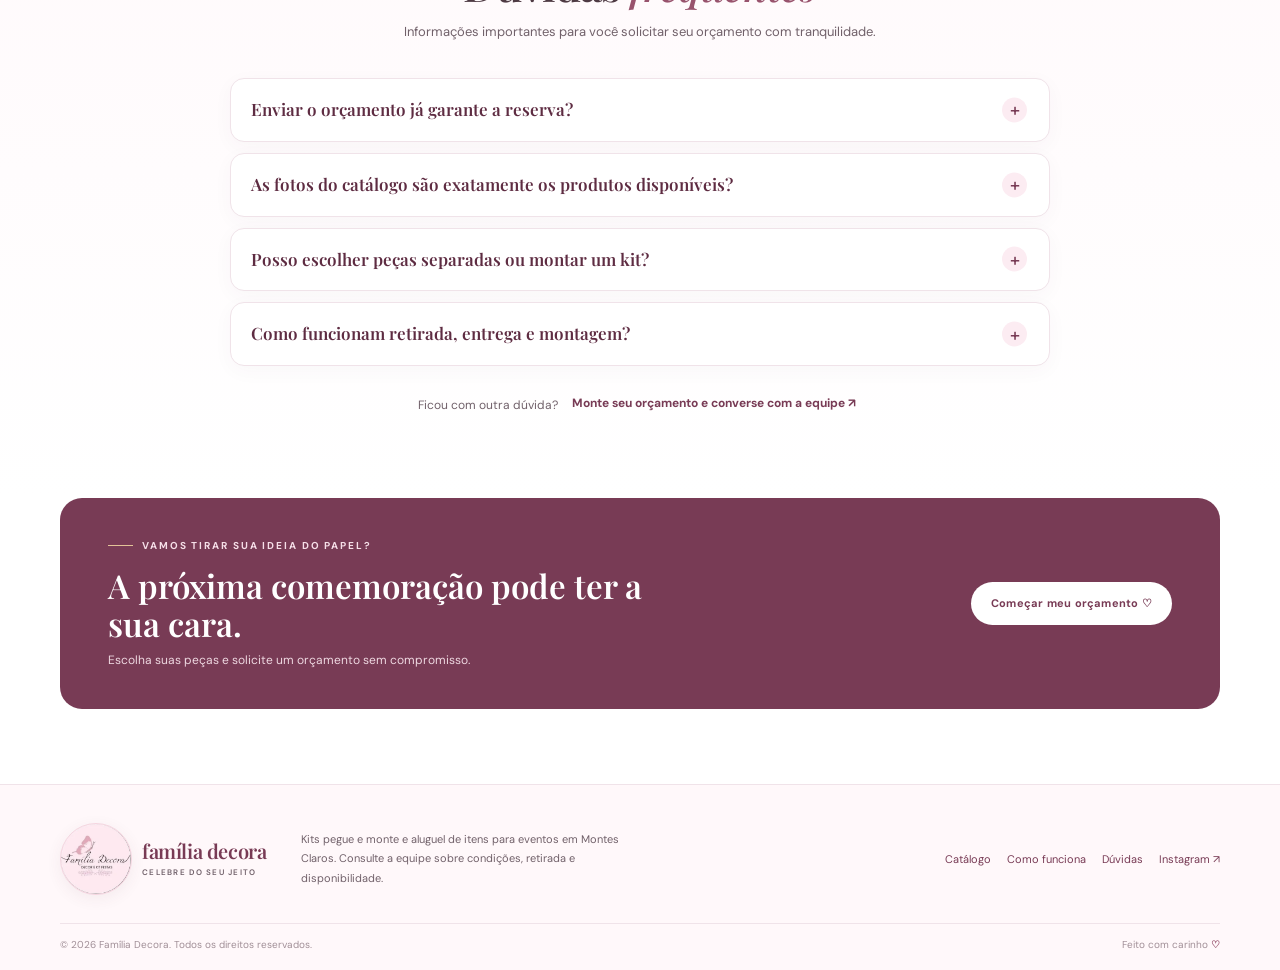
==== commit 561e2310: "Melhora SEO local e transparência no pedido de orçamento" ====
--- a/index.html
+++ b/index.html
@@ -8,12 +8,29 @@
   <meta property="og:type" content="website">
   <meta property="og:title" content="Família Decora | Celebre do seu jeito">
   <meta property="og:description" content="Kits pegue e monte e locação de peças para transformar momentos especiais.">
+  <meta property="og:url" content="https://thiagojuniosalgado345-maker.github.io/Fam-lia-decora/">
+  <link rel="canonical" href="https://thiagojuniosalgado345-maker.github.io/Fam-lia-decora/">
   <title>Família Decora | Celebre do seu jeito</title>
   <link rel="preconnect" href="https://fonts.googleapis.com">
   <link rel="preconnect" href="https://fonts.gstatic.com" crossorigin>
   <link href="https://fonts.googleapis.com/css2?family=DM+Sans:wght@400;500;600;700&family=Playfair+Display:wght@500;600;700&display=swap" rel="stylesheet">
   <link rel="icon" href="assets/logo-familia-decora.webp" type="image/webp">
   <meta property="og:image" content="https://thiagojuniosalgado345-maker.github.io/Fam-lia-decora/assets/logo-familia-decora.webp">
+  <script type="application/ld+json">
+  {
+    "@context": "https://schema.org",
+    "@type": "LocalBusiness",
+    "name": "Família Decora",
+    "url": "https://thiagojuniosalgado345-maker.github.io/Fam-lia-decora/",
+    "image": "https://thiagojuniosalgado345-maker.github.io/Fam-lia-decora/assets/logo-familia-decora.webp",
+    "description": "Kits pegue e monte e locação de itens para comemorações em Montes Claros, Minas Gerais.",
+    "areaServed": {
+      "@type": "City",
+      "name": "Montes Claros"
+    },
+    "sameAs": ["https://www.instagram.com/familiadecora_oficial/"]
+  }
+  </script>
   <link rel="stylesheet" href="style.css">
 </head>
 <body>
@@ -155,9 +172,11 @@
         <div class="form-row"><label>Tipo de evento<select name="event"><option>Aniversário</option><option>Chá de bebê / revelação</option><option>Batizado</option><option>Casamento</option><option>Confraternização</option><option>Outro</option></select></label><label>Como prefere receber?<select name="delivery"><option>Retirada / pegue e monte</option><option>Consultar entrega</option><option>Consultar montagem</option><option>A combinar</option></select></label></div>
         <label>Bairro ou região<input name="neighborhood" maxlength="80" placeholder="Onde será o evento?"></label>
         <label>Detalhes, tema ou cores<textarea name="notes" rows="3" maxlength="500" placeholder="Conte como imagina sua decoração (opcional)"></textarea></label>
+        <label class="privacy-consent"><input type="checkbox" name="privacyConsent" required><span>Autorizo compartilhar as informações preenchidas com a Família Decora para receber uma resposta sobre este orçamento.</span></label>
+        <p class="privacy-note">O site não armazena seus dados. Ao preparar o pedido, você escolherá o canal de contato disponível e poderá revisar a mensagem antes de enviá-la.</p>
       </form>
     </div>
-    <div class="drawer-footer"><button class="button button-primary full" id="sendQuote" type="button">Enviar orçamento pelo WhatsApp ↗</button><p>O pedido não confirma reserva. A equipe verificará disponibilidade, valores e condições com você.</p></div>
+    <div class="drawer-footer"><button class="button button-primary full" id="sendQuote" type="button">Preparar pedido e abrir contato ↗</button><p>O pedido não confirma reserva. A equipe verificará disponibilidade, valores e condições com você.</p></div>
   </aside>
 
   <div class="toast" id="toast" role="status" aria-live="polite"></div>
--- a/style.css
+++ b/style.css
@@ -74,3 +74,27 @@
   .brand-words small{font-size:7px;letter-spacing:.1em}
   .footer .brand-logo{width:66px;height:66px;flex-basis:66px}
 }
+
+
+/* Refinamento visual: FAQ, hierarquia e interações */
+.faq-section{background:linear-gradient(180deg,#fff9fb 0%,#fff 100%);border-top:1px solid var(--line)}
+.faq-list{max-width:820px;margin:0 auto;display:grid;gap:11px}
+.faq-item{background:#fff;border:1px solid var(--line);border-radius:14px;padding:0 20px;box-shadow:0 5px 20px rgba(99,52,72,.035)}
+.faq-item[open]{border-color:var(--pink-300);box-shadow:0 10px 28px rgba(99,52,72,.07)}
+.faq-item summary{position:relative;list-style:none;cursor:pointer;padding:19px 34px 19px 0;color:var(--rose-deep);font:600 17px/1.4 var(--serif)}
+.faq-item summary::-webkit-details-marker{display:none}
+.faq-item summary::after{content:"+";position:absolute;right:2px;top:50%;transform:translateY(-50%);width:25px;height:25px;display:grid;place-items:center;border-radius:50%;background:var(--pink-100);color:var(--rose-dark);font:500 18px var(--sans)}
+.faq-item[open] summary::after{content:"−"}
+.faq-item p{margin:0;padding:0 34px 19px 0;color:var(--muted);font-size:13px;line-height:1.8}
+.faq-contact{display:flex;justify-content:center;align-items:center;gap:8px;flex-wrap:wrap;margin-top:27px;color:var(--muted);font-size:12px}
+.faq-open-quote{border:0;background:transparent;cursor:pointer}
+.product-card{box-shadow:0 4px 18px rgba(99,52,72,.035)}
+.product-photo img{background:var(--pink-100)}
+.add-button{min-height:40px}
+.button:focus-visible,.filter-chip:focus-visible,.add-button:focus-visible,.faq-item summary:focus-visible{outline:3px solid #c68ba1;outline-offset:3px}
+@media(max-width:680px){
+  .faq-item{padding-inline:15px}
+  .faq-item summary{font-size:16px;padding-block:17px}
+  .faq-item p{font-size:12px;padding-right:5px}
+  .faq-contact{align-items:flex-start;flex-direction:column;text-align:center}
+}
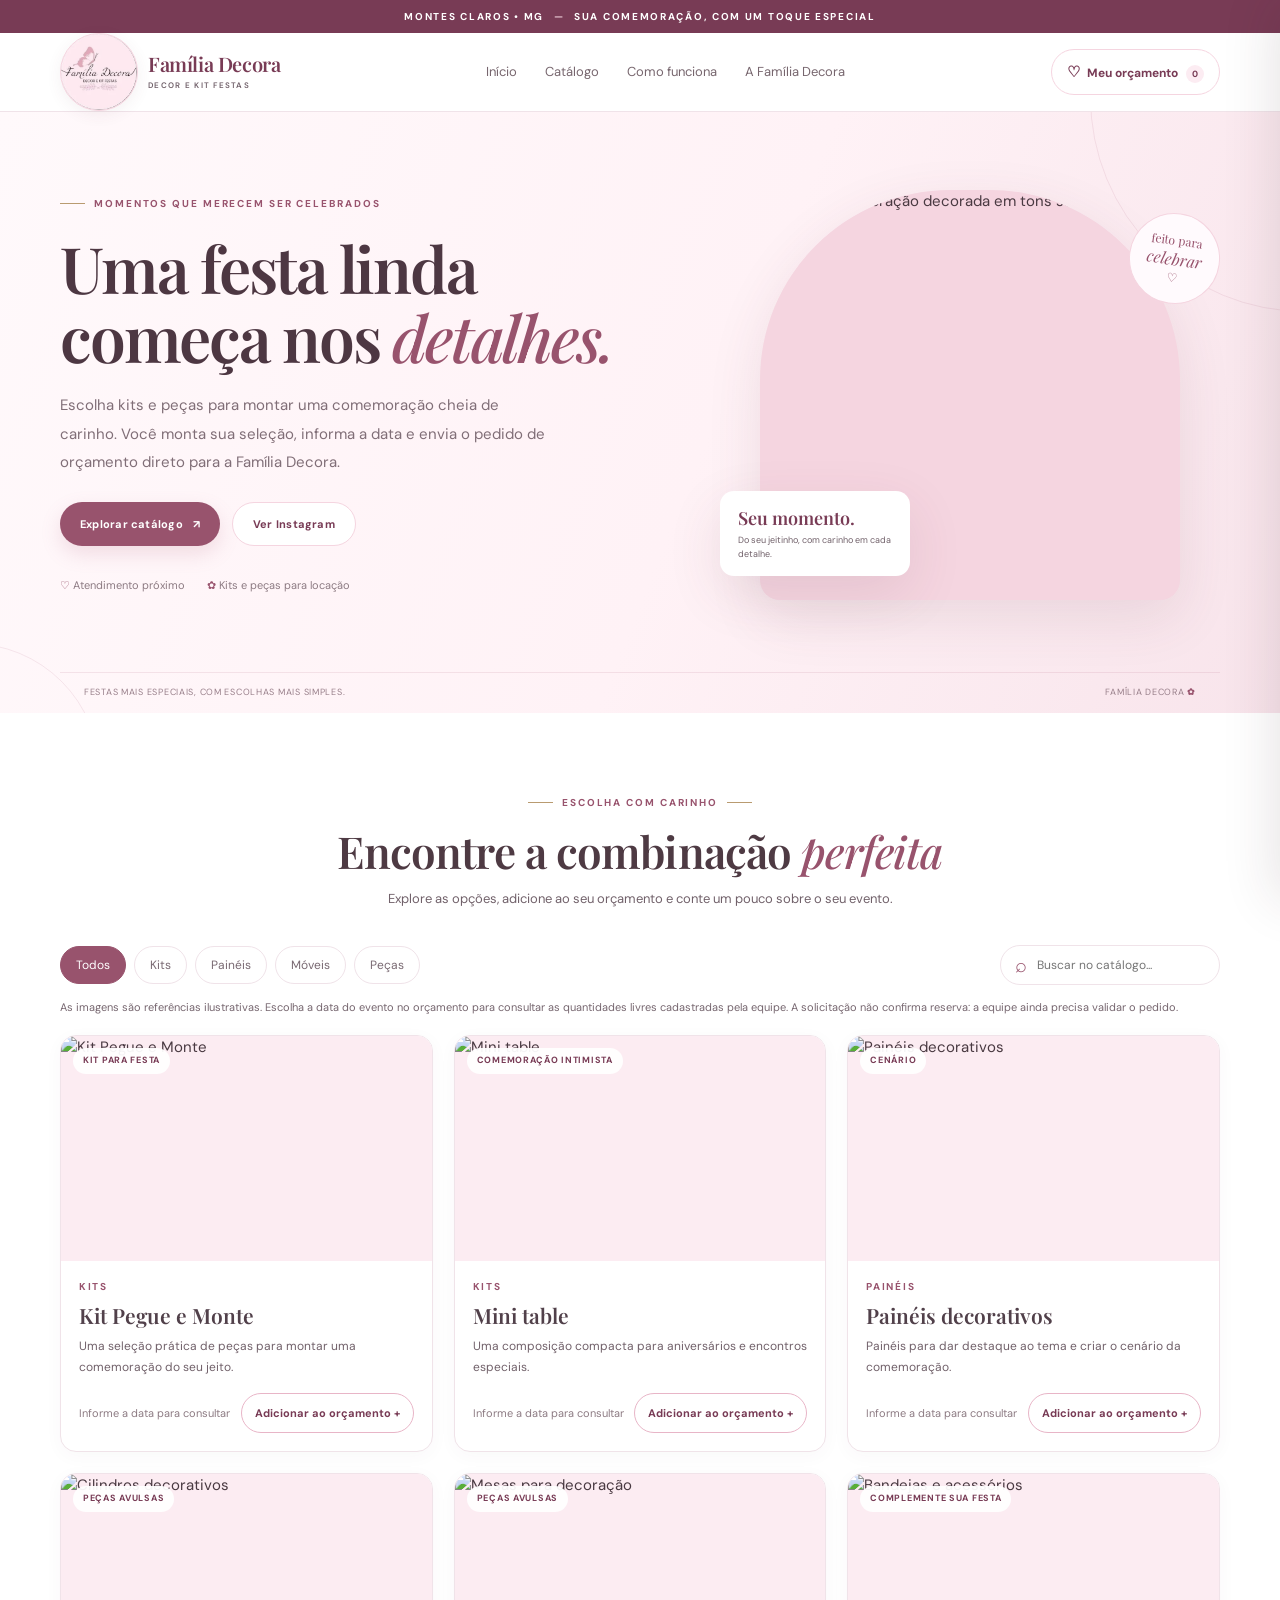
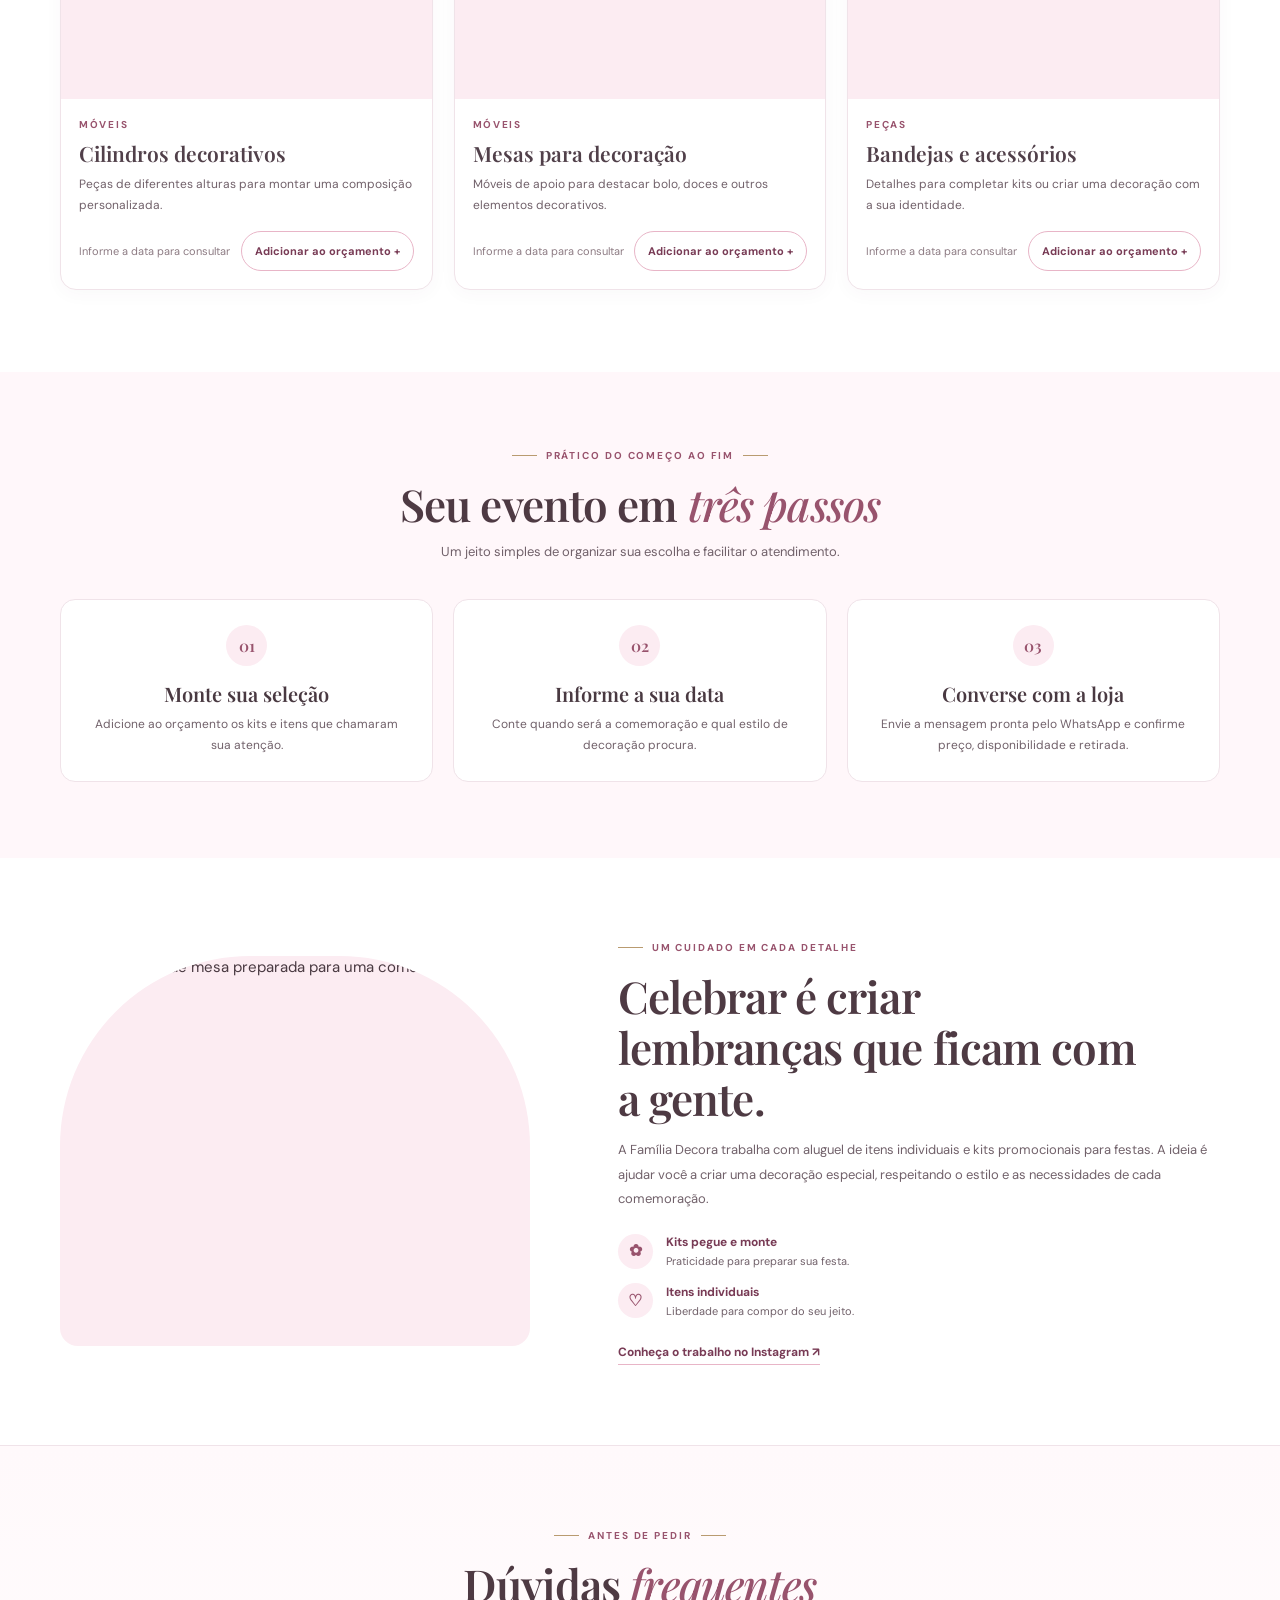
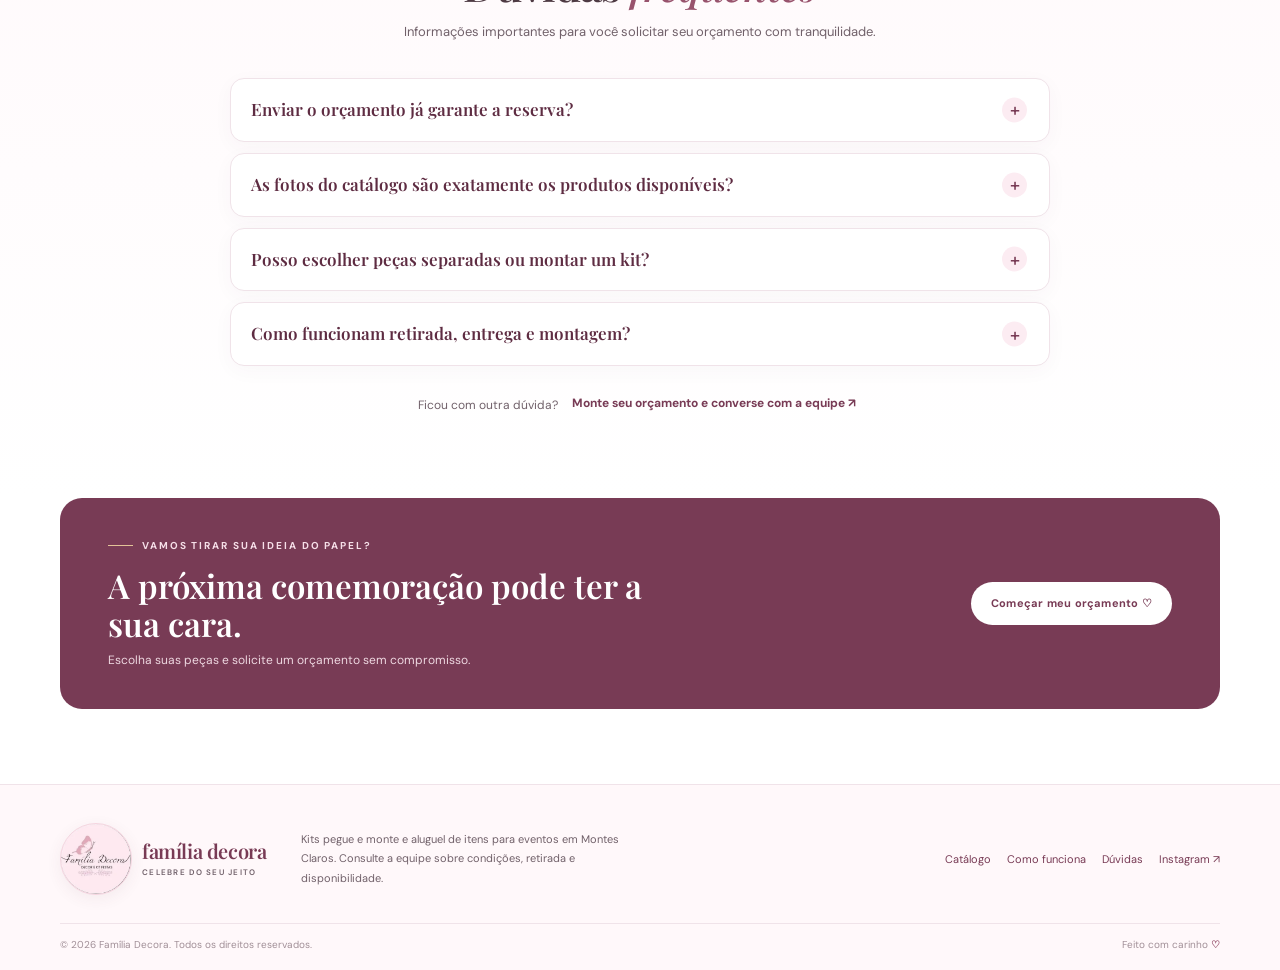
==== commit 671fb914: "Explicar consulta de disponibilidade por data na vitrine" ====
--- a/index.html
+++ b/index.html
@@ -83,7 +83,7 @@
         <div class="filter-list" id="filters" aria-label="Filtrar por categoria"></div>
         <label class="search-box"><span aria-hidden="true">⌕</span><input id="productSearch" type="search" placeholder="Buscar no catálogo..." aria-label="Buscar produtos"></label>
       </div>
-      <p class="illustrative-note">As imagens são referências ilustrativas. Confirme com a equipe as peças, temas e modelos disponíveis para sua data.</p>
+      <p class="illustrative-note">As imagens são referências ilustrativas. Escolha a data do evento no orçamento para consultar as quantidades livres cadastradas pela equipe. A solicitação não confirma reserva: a equipe ainda precisa validar o pedido.</p>
       <div class="product-grid" id="productGrid" aria-live="polite"></div>
     </section>
 
@@ -173,7 +173,7 @@
         <label>Bairro ou região<input name="neighborhood" maxlength="80" placeholder="Onde será o evento?"></label>
         <label>Detalhes, tema ou cores<textarea name="notes" rows="3" maxlength="500" placeholder="Conte como imagina sua decoração (opcional)"></textarea></label>
         <label class="privacy-consent"><input type="checkbox" name="privacyConsent" required><span>Autorizo compartilhar as informações preenchidas com a Família Decora para receber uma resposta sobre este orçamento.</span></label>
-        <p class="privacy-note">O site não armazena seus dados. Ao preparar o pedido, você escolherá o canal de contato disponível e poderá revisar a mensagem antes de enviá-la.</p>
+        <p class="privacy-note">O site não armazena seus dados. O navegador prepara a mensagem e abre o canal de contato disponível; revise o conteúdo antes de colá-lo e enviá-lo à loja.</p>
       </form>
     </div>
     <div class="drawer-footer"><button class="button button-primary full" id="sendQuote" type="button">Preparar pedido e abrir contato ↗</button><p>O pedido não confirma reserva. A equipe verificará disponibilidade, valores e condições com você.</p></div>
--- a/style.css
+++ b/style.css
@@ -98,3 +98,8 @@
   .faq-item p{font-size:12px;padding-right:5px}
   .faq-contact{align-items:flex-start;flex-direction:column;text-align:center}
 }
+
+/* Transparência no envio de dados do orçamento */
+.quote-form .privacy-consent{display:flex;grid-template-columns:auto 1fr;align-items:flex-start;gap:9px;margin-top:5px;font-weight:500;line-height:1.55;color:#66535d}
+.quote-form .privacy-consent input{width:17px;min-width:17px;min-height:17px;height:17px;margin:1px 0 0;accent-color:var(--rose)}
+.quote-form .privacy-note{margin:-3px 0 0 26px;color:#887780;font-size:10px;line-height:1.6}
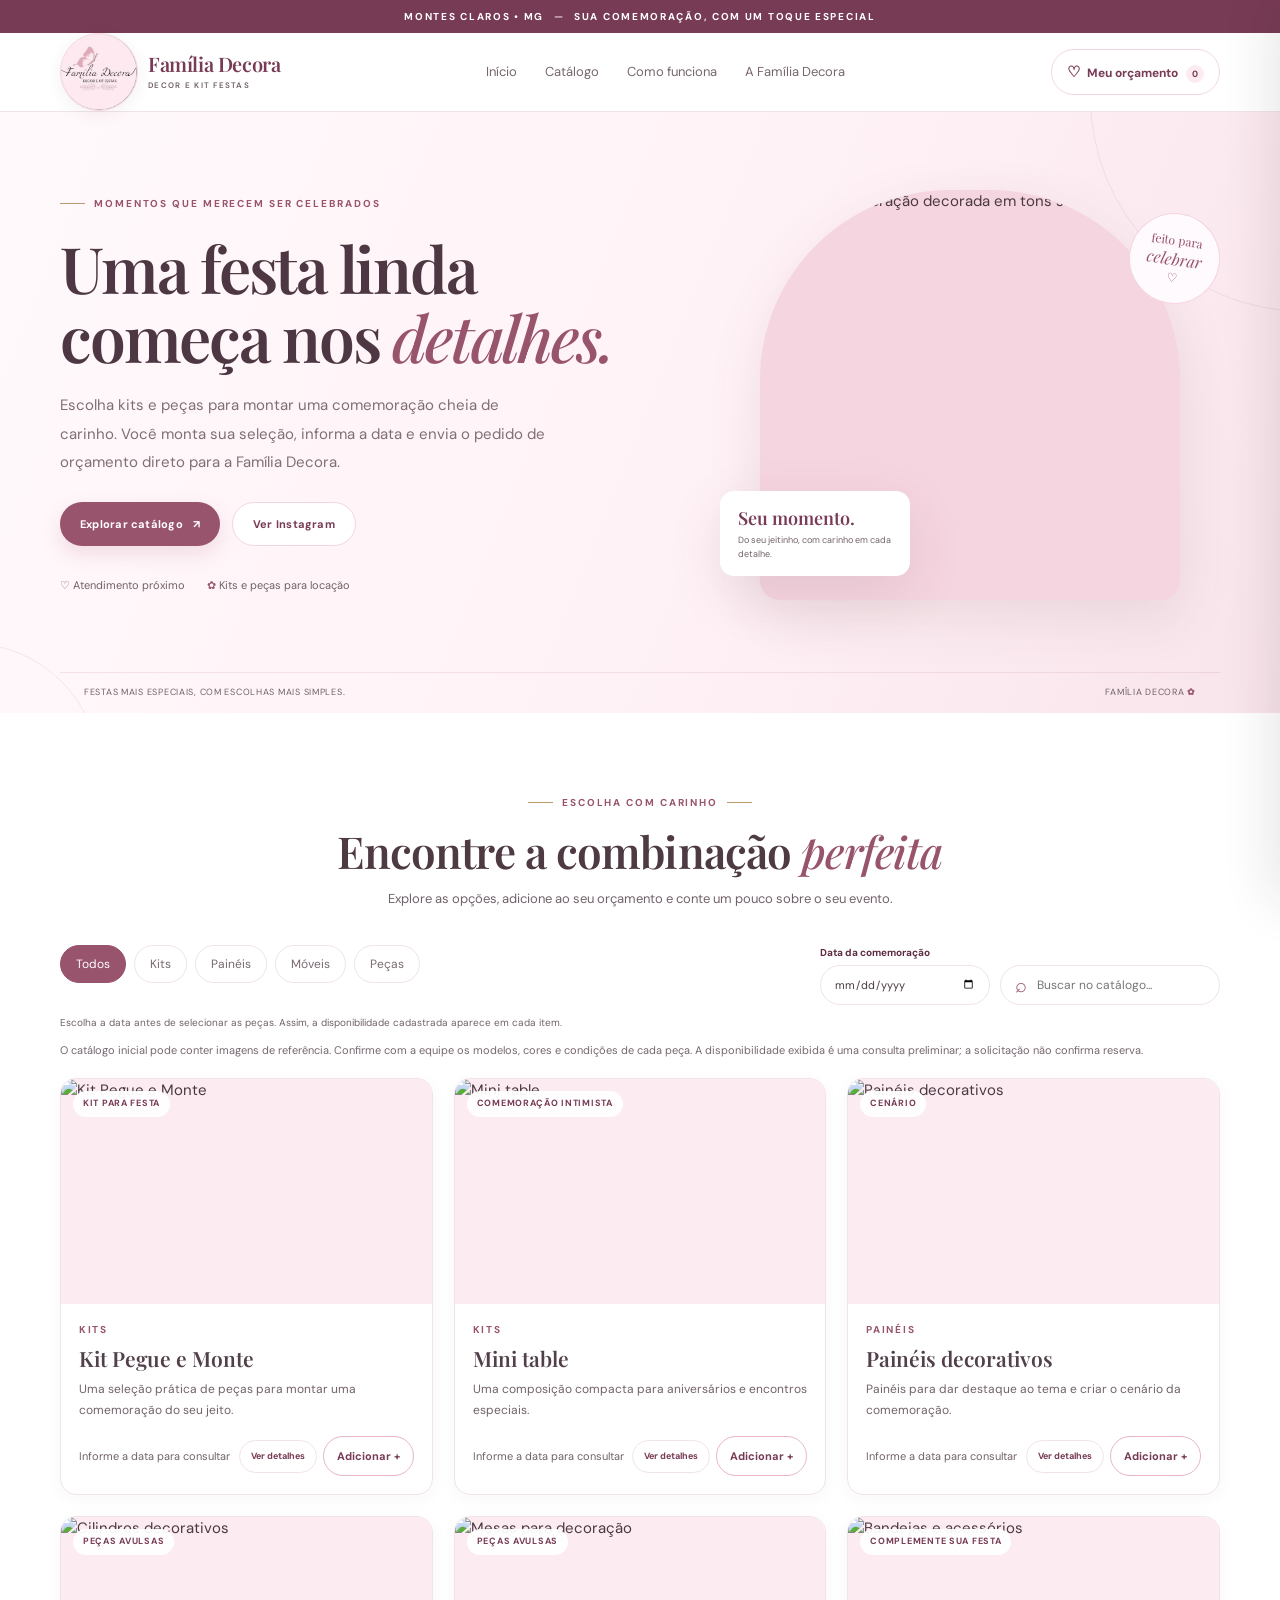
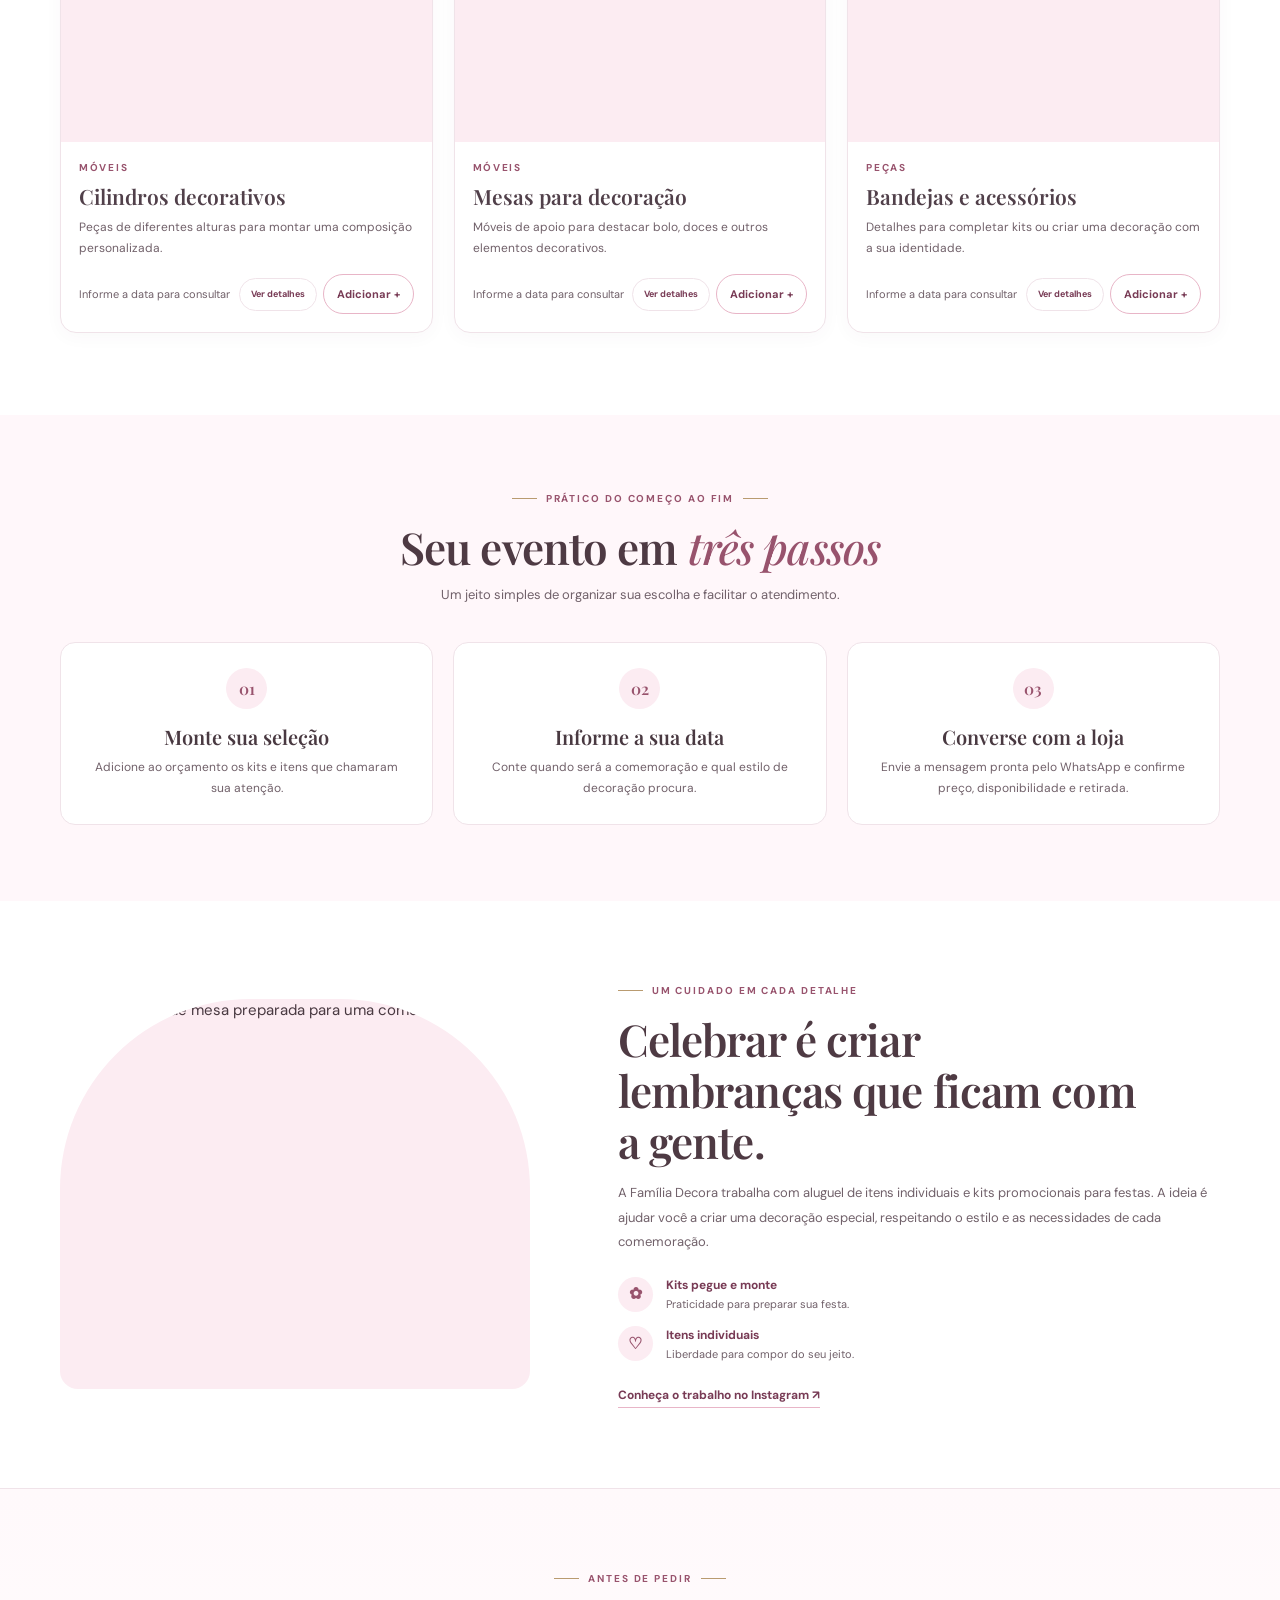
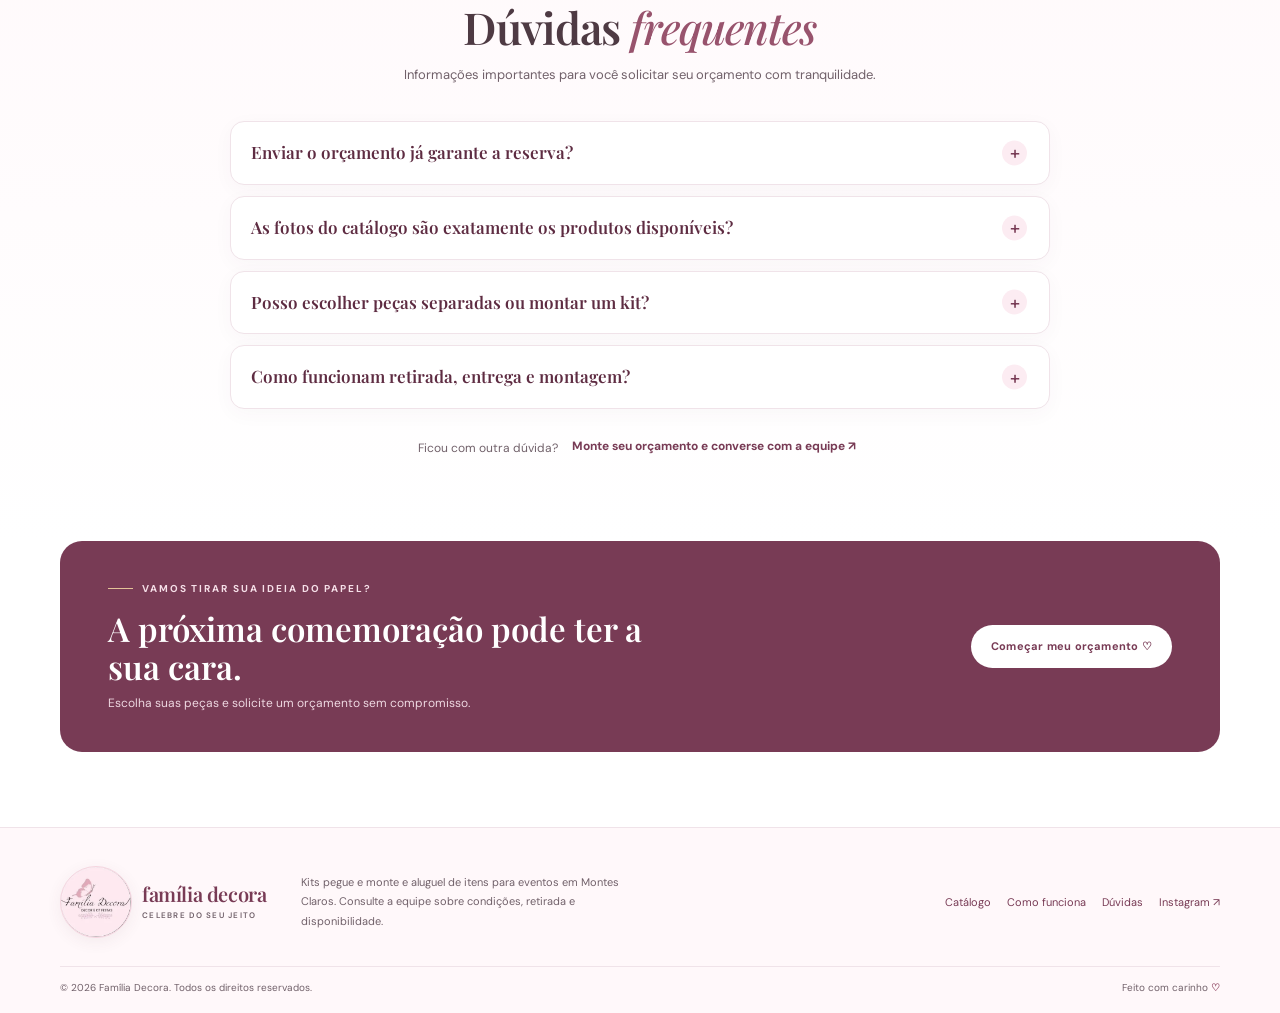
==== commit c438881c: "Melhorar fluxo da loja e organização do painel de gestão" ====
--- a/index.html
+++ b/index.html
@@ -81,9 +81,15 @@
       </div>
       <div class="catalog-controls">
         <div class="filter-list" id="filters" aria-label="Filtrar por categoria"></div>
-        <label class="search-box"><span aria-hidden="true">⌕</span><input id="productSearch" type="search" placeholder="Buscar no catálogo..." aria-label="Buscar produtos"></label>
-      </div>
-      <p class="illustrative-note">As imagens são referências ilustrativas. Escolha a data do evento no orçamento para consultar as quantidades livres cadastradas pela equipe. A solicitação não confirma reserva: a equipe ainda precisa validar o pedido.</p>
+        <div class="catalog-tools">
+          <label class="event-date-control">Data da comemoração
+            <input id="catalogEventDate" type="date" aria-describedby="catalogDateHint">
+          </label>
+          <label class="search-box"><span aria-hidden="true">⌕</span><input id="productSearch" type="search" placeholder="Buscar no catálogo..." aria-label="Buscar produtos"></label>
+        </div>
+      </div>
+      <p class="catalog-date-hint" id="catalogDateHint">Escolha a data antes de selecionar as peças. Assim, a disponibilidade cadastrada aparece em cada item.</p>
+      <p class="illustrative-note" id="catalogNote">O catálogo inicial pode conter imagens de referência. Confirme com a equipe os modelos, cores e condições de cada peça. A disponibilidade exibida é uma consulta preliminar; a solicitação não confirma reserva.</p>
       <div class="product-grid" id="productGrid" aria-live="polite"></div>
     </section>
 
@@ -127,7 +133,7 @@
           </details>
           <details class="faq-item">
             <summary>As fotos do catálogo são exatamente os produtos disponíveis?</summary>
-            <p>As imagens atuais são referências ilustrativas. Antes de fechar, confirme com a equipe as peças, cores, temas e modelos disponíveis para a sua data.</p>
+            <p>Confira com a equipe os modelos, cores e detalhes de cada peça antes de fechar o pedido. A foto publicada ajuda na escolha, mas a confirmação final é feita no atendimento.</p>
           </details>
           <details class="faq-item">
             <summary>Posso escolher peças separadas ou montar um kit?</summary>
@@ -161,6 +167,21 @@
   </footer>
 
   <div class="overlay" id="overlay"></div>
+  <dialog class="product-details-dialog" id="productDetailsDialog" aria-labelledby="productDetailsName">
+    <div class="product-details-panel">
+      <button class="icon-button product-details-close" id="closeProductDetails" type="button" aria-label="Fechar detalhes">×</button>
+      <img id="productDetailsImage" class="product-details-image" alt="">
+      <div class="product-details-copy">
+        <span id="productDetailsCategory" class="product-category"></span>
+        <span id="productDetailsTag" class="photo-label-inline"></span>
+        <h2 id="productDetailsName"></h2>
+        <p id="productDetailsDescription"></p>
+        <p id="productDetailsAvailability" class="product-details-availability"></p>
+        <button class="button button-primary full" id="productDetailsAdd" type="button">Adicionar ao orçamento</button>
+      </div>
+    </div>
+  </dialog>
+
   <aside class="quote-drawer" id="quoteDrawer" role="dialog" aria-modal="true" aria-label="Meu orçamento" aria-hidden="true" inert>
     <div class="drawer-header"><div><small>FAMÍLIA DECORA</small><h2>Meu orçamento</h2></div><button class="icon-button" id="closeQuote" type="button" aria-label="Fechar orçamento">×</button></div>
     <div class="drawer-body">
--- a/style.css
+++ b/style.css
@@ -4,15 +4,15 @@
 .header{position:sticky;top:0;z-index:20;background:rgba(255,255,255,.95);backdrop-filter:blur(14px);border-bottom:1px solid var(--line)}.nav{height:78px;display:flex;align-items:center;justify-content:space-between;gap:24px}.brand{display:inline-flex;align-items:center;gap:10px;flex-shrink:0}.brand-symbol{width:43px;height:43px;border-radius:50%;display:grid;place-items:center;background:var(--pink-100);color:var(--rose);font-size:25px}.brand-words{font:600 23px/1 var(--serif);color:var(--rose-dark);white-space:nowrap}.brand-words small{display:block;margin-top:6px;font:600 8px var(--sans);text-transform:uppercase;letter-spacing:.2em;color:var(--muted)}
 .nav-links{display:flex;gap:28px;align-items:center;font-size:12px;color:#77666e}.nav-links a:hover,.text-link:hover{color:var(--rose)}.quote-button{border:1px solid var(--pink-200);background:white;color:var(--rose-dark);border-radius:30px;padding:11px 15px;font-size:11px;font-weight:700;white-space:nowrap}.quote-button span{font-size:15px;margin-right:4px}.quote-button b{display:inline-grid;place-items:center;min-width:18px;height:18px;margin-left:5px;padding:0 4px;background:var(--pink-100);border-radius:20px;font-size:9px}
 .menu-toggle{display:none;border:1px solid var(--line);border-radius:50%;width:40px;height:40px;background:white;color:var(--rose-dark)}
-.hero{position:relative;overflow:hidden;background:linear-gradient(112deg,#fff9fb 0%,#fff2f6 55%,#f8e4eb 100%)}.hero-grid{min-height:560px;padding-block:60px 54px;display:grid;grid-template-columns:1fr .95fr;align-items:center;gap:65px;position:relative;z-index:1}.hero-copy{padding-block:15px}.eyebrow{display:flex;align-items:center;gap:9px;color:var(--rose);font-size:9px;font-weight:700;letter-spacing:.19em;text-transform:uppercase}.eyebrow>span{width:25px;height:1px;background:var(--gold)}.hero h1{font:600 clamp(43px,5vw,66px)/1.08 var(--serif);letter-spacing:-.035em;color:#4d3742;margin:22px 0 20px;max-width:580px}.hero h1 em,.section-heading h2 em{color:var(--rose);font-weight:500}.hero-copy>p{max-width:490px;font-size:14px;line-height:1.9;color:#806e77;margin:0 0 25px}.hero-actions{display:flex;gap:12px;flex-wrap:wrap}.button{display:inline-flex;align-items:center;justify-content:center;gap:10px;border:0;border-radius:40px;padding:13px 20px;font-size:11px;font-weight:700;letter-spacing:.02em;transition:.2s}.button:hover{transform:translateY(-2px)}.button-primary{background:var(--rose);color:white;box-shadow:0 8px 20px rgba(179,101,129,.18)}.button-primary:hover{background:var(--rose-dark)}.button-soft{background:white;border:1px solid var(--pink-200);color:var(--rose-dark)}.button-soft:hover{background:var(--pink-50)}.hero-points{display:flex;flex-wrap:wrap;gap:22px;margin-top:31px;color:#8d7b83;font-size:10px}.hero-points span:first-letter{color:var(--rose)}
-.hero-visual{position:relative;height:410px;max-width:500px;width:100%;margin-left:auto}.hero-image-frame{position:absolute;inset:0 8% 0 8%;overflow:hidden;border-radius:190px 190px 20px 20px;box-shadow:var(--shadow);background:var(--pink-200)}.hero-image-frame img{width:100%;height:100%;object-fit:cover}.floating-note{position:absolute;left:0;bottom:24px;background:#fff;border-radius:14px;padding:15px 18px;max-width:190px;box-shadow:var(--shadow)}.floating-note strong{display:block;font:600 18px var(--serif);color:var(--rose-dark)}.floating-note span{display:block;font-size:9px;line-height:1.5;color:var(--muted);margin-top:4px}.round-stamp{position:absolute;right:0;top:23px;width:91px;height:91px;border-radius:50%;background:#fffafd;border:1px solid var(--pink-200);display:grid;align-content:center;text-align:center;color:var(--rose);font:12px var(--serif);transform:rotate(8deg)}.round-stamp i{font-size:16px}.hero-shape{position:absolute;border-radius:50%;border:1px solid rgba(179,101,129,.13)}.shape-one{width:430px;height:430px;right:-240px;top:-230px}.shape-two{width:260px;height:260px;left:-160px;bottom:-190px}.hero-bottom{border-top:1px solid rgba(179,101,129,.14);padding:13px 24px;display:flex;justify-content:space-between;max-width:1160px;margin:auto;color:#987f8a;font-size:9px;letter-spacing:.08em;text-transform:uppercase}.hero-bottom b{color:var(--rose)}
-.section{padding-block:82px}.section-heading{text-align:center;max-width:650px;margin:0 auto 35px}.eyebrow.centered{justify-content:center}.section-heading h2,.about-copy h2{font:600 clamp(31px,4vw,44px)/1.16 var(--serif);color:#4e3a43;letter-spacing:-.02em;margin:15px 0 11px}.section-heading>p{font-size:12px;color:var(--muted);line-height:1.8;margin:0}.catalog-controls{display:flex;justify-content:space-between;gap:15px;align-items:center;margin-bottom:14px}.filter-list{display:flex;flex-wrap:wrap;gap:8px}.filter-chip{padding:9px 15px;border:1px solid var(--line);background:white;border-radius:30px;color:#796972;font-size:10px}.filter-chip.active,.filter-chip:hover{background:var(--rose);border-color:var(--rose);color:white}.search-box{display:flex;align-items:center;gap:8px;border:1px solid var(--line);border-radius:30px;padding:0 14px;height:40px;min-width:220px;color:var(--rose)}.search-box span{font-size:20px}.search-box input{width:100%;border:0;outline:0;background:transparent;color:var(--ink);font-size:11px}.illustrative-note{margin:0 0 20px;color:#a18f97;font-size:9px;line-height:1.5}
-.product-grid{display:grid;grid-template-columns:repeat(3,minmax(0,1fr));gap:21px}.product-card{border:1px solid var(--line);border-radius:16px;overflow:hidden;background:white;transition:.22s}.product-card:hover{transform:translateY(-4px);box-shadow:var(--shadow)}.product-photo{height:225px;position:relative;overflow:hidden;background:var(--pink-50)}.product-photo img{width:100%;height:100%;object-fit:cover;transition:transform .4s}.product-card:hover .product-photo img{transform:scale(1.04)}.photo-label{position:absolute;left:12px;top:12px;border-radius:25px;background:rgba(255,255,255,.94);padding:6px 10px;color:var(--rose-dark);font-size:8px;font-weight:700;letter-spacing:.08em;text-transform:uppercase}.product-info{padding:18px}.product-category{font-size:8px;color:var(--rose);font-weight:700;text-transform:uppercase;letter-spacing:.17em}.product-info h3{font:600 21px var(--serif);margin:7px 0;color:#51404a}.product-info p{font-size:10px;line-height:1.7;color:var(--muted);min-height:36px;margin:0 0 15px}.product-bottom{display:flex;align-items:center;justify-content:space-between;gap:8px}.price-hint{font-size:10px;color:#8d7b83}.add-button{border:1px solid var(--pink-300);border-radius:30px;color:var(--rose-dark);background:#fff;padding:9px 12px;font-size:9px;font-weight:700}.add-button:hover{background:var(--rose);color:white;border-color:var(--rose)}.no-results{grid-column:1/-1;text-align:center;padding:48px 15px;color:var(--muted);font-size:12px}
+.hero{position:relative;overflow:hidden;background:linear-gradient(112deg,#fff9fb 0%,#fff2f6 55%,#f8e4eb 100%)}.hero-grid{min-height:560px;padding-block:60px 54px;display:grid;grid-template-columns:1fr .95fr;align-items:center;gap:65px;position:relative;z-index:1}.hero-copy{padding-block:15px}.eyebrow{display:flex;align-items:center;gap:9px;color:var(--rose);font-size:9px;font-weight:700;letter-spacing:.19em;text-transform:uppercase}.eyebrow>span{width:25px;height:1px;background:var(--gold)}.hero h1{font:600 clamp(43px,5vw,66px)/1.08 var(--serif);letter-spacing:-.035em;color:#4d3742;margin:22px 0 20px;max-width:580px}.hero h1 em,.section-heading h2 em{color:var(--rose);font-weight:500}.hero-copy>p{max-width:490px;font-size:14px;line-height:1.9;color:#806e77;margin:0 0 25px}.hero-actions{display:flex;gap:12px;flex-wrap:wrap}.button{display:inline-flex;align-items:center;justify-content:center;gap:10px;border:0;border-radius:40px;padding:13px 20px;font-size:11px;font-weight:700;letter-spacing:.02em;transition:.2s}.button:hover{transform:translateY(-2px)}.button-primary{background:var(--rose);color:white;box-shadow:0 8px 20px rgba(179,101,129,.18)}.button-primary:hover{background:var(--rose-dark)}.button-soft{background:white;border:1px solid var(--pink-200);color:var(--rose-dark)}.button-soft:hover{background:var(--pink-50)}.hero-points{display:flex;flex-wrap:wrap;gap:22px;margin-top:31px;color:var(--muted);font-size:10px}.hero-points span:first-letter{color:var(--rose)}
+.hero-visual{position:relative;height:410px;max-width:500px;width:100%;margin-left:auto}.hero-image-frame{position:absolute;inset:0 8% 0 8%;overflow:hidden;border-radius:190px 190px 20px 20px;box-shadow:var(--shadow);background:var(--pink-200)}.hero-image-frame img{width:100%;height:100%;object-fit:cover}.floating-note{position:absolute;left:0;bottom:24px;background:#fff;border-radius:14px;padding:15px 18px;max-width:190px;box-shadow:var(--shadow)}.floating-note strong{display:block;font:600 18px var(--serif);color:var(--rose-dark)}.floating-note span{display:block;font-size:9px;line-height:1.5;color:var(--muted);margin-top:4px}.round-stamp{position:absolute;right:0;top:23px;width:91px;height:91px;border-radius:50%;background:#fffafd;border:1px solid var(--pink-200);display:grid;align-content:center;text-align:center;color:var(--rose);font:12px var(--serif);transform:rotate(8deg)}.round-stamp i{font-size:16px}.hero-shape{position:absolute;border-radius:50%;border:1px solid rgba(179,101,129,.13)}.shape-one{width:430px;height:430px;right:-240px;top:-230px}.shape-two{width:260px;height:260px;left:-160px;bottom:-190px}.hero-bottom{border-top:1px solid rgba(179,101,129,.14);padding:13px 24px;display:flex;justify-content:space-between;max-width:1160px;margin:auto;color:var(--muted);font-size:9px;letter-spacing:.08em;text-transform:uppercase}.hero-bottom b{color:var(--rose)}
+.section{padding-block:82px}.section-heading{text-align:center;max-width:650px;margin:0 auto 35px}.eyebrow.centered{justify-content:center}.section-heading h2,.about-copy h2{font:600 clamp(31px,4vw,44px)/1.16 var(--serif);color:#4e3a43;letter-spacing:-.02em;margin:15px 0 11px}.section-heading>p{font-size:12px;color:var(--muted);line-height:1.8;margin:0}.catalog-controls{display:flex;justify-content:space-between;gap:15px;align-items:center;margin-bottom:14px}.filter-list{display:flex;flex-wrap:wrap;gap:8px}.filter-chip{padding:9px 15px;border:1px solid var(--line);background:white;border-radius:30px;color:#796972;font-size:10px}.filter-chip.active,.filter-chip:hover{background:var(--rose);border-color:var(--rose);color:white}.search-box{display:flex;align-items:center;gap:8px;border:1px solid var(--line);border-radius:30px;padding:0 14px;height:40px;min-width:220px;color:var(--rose)}.search-box span{font-size:20px}.search-box input{width:100%;border:0;outline:0;background:transparent;color:var(--ink);font-size:11px}.illustrative-note{margin:0 0 20px;color:var(--muted);font-size:9px;line-height:1.5}
+.product-grid{display:grid;grid-template-columns:repeat(3,minmax(0,1fr));gap:21px}.product-card{border:1px solid var(--line);border-radius:16px;overflow:hidden;background:white;transition:.22s}.product-card:hover{transform:translateY(-4px);box-shadow:var(--shadow)}.product-photo{height:225px;position:relative;overflow:hidden;background:var(--pink-50)}.product-photo img{width:100%;height:100%;object-fit:cover;transition:transform .4s}.product-card:hover .product-photo img{transform:scale(1.04)}.photo-label{position:absolute;left:12px;top:12px;border-radius:25px;background:rgba(255,255,255,.94);padding:6px 10px;color:var(--rose-dark);font-size:8px;font-weight:700;letter-spacing:.08em;text-transform:uppercase}.product-info{padding:18px}.product-category{font-size:8px;color:var(--rose);font-weight:700;text-transform:uppercase;letter-spacing:.17em}.product-info h3{font:600 21px var(--serif);margin:7px 0;color:#51404a}.product-info p{font-size:10px;line-height:1.7;color:var(--muted);min-height:36px;margin:0 0 15px}.product-bottom{display:flex;align-items:center;justify-content:space-between;gap:8px}.price-hint{font-size:10px;color:var(--muted)}.add-button{border:1px solid var(--pink-300);border-radius:30px;color:var(--rose-dark);background:#fff;padding:9px 12px;font-size:9px;font-weight:700}.add-button:hover{background:var(--rose);color:white;border-color:var(--rose)}.no-results{grid-column:1/-1;text-align:center;padding:48px 15px;color:var(--muted);font-size:12px}
 .how-section{background:var(--pink-50)}.how-section .section{padding-block:76px}.step-grid{display:grid;grid-template-columns:repeat(3,1fr);gap:20px}.step-card{background:white;border:1px solid var(--line);border-radius:15px;padding:25px 23px;text-align:center}.step-icon{width:41px;height:41px;display:grid;place-items:center;margin:0 auto 14px;border-radius:50%;background:var(--pink-100);color:var(--rose);font:600 16px var(--serif)}.step-card h3{font:600 20px var(--serif);margin:0 0 7px}.step-card p{font-size:10px;color:var(--muted);line-height:1.75;margin:0}
 .about-section{display:grid;grid-template-columns:.9fr 1.1fr;gap:65px;align-items:center}.about-photo{height:390px;max-width:470px;width:100%;overflow:hidden;border-radius:190px 190px 18px 18px;background:var(--pink-100)}.about-photo img{width:100%;height:100%;object-fit:cover}.about-copy h2{max-width:530px;margin-bottom:15px}.about-copy>p{font-size:11px;line-height:1.9;color:var(--muted)}.about-highlights{display:grid;gap:13px;margin:21px 0}.about-highlights>div{display:flex;align-items:center;gap:13px}.about-highlights b{width:35px;height:35px;display:grid;place-items:center;border-radius:50%;background:var(--pink-100);color:var(--rose);font-size:16px}.about-highlights strong,.about-highlights small{display:block}.about-highlights strong{font-size:10px;color:var(--rose-dark)}.about-highlights small{font-size:9px;color:var(--muted);margin-top:2px}.text-link{font-size:10px;font-weight:700;color:var(--rose-dark);border-bottom:1px solid var(--pink-300);padding-bottom:4px}
 .final-cta{margin-bottom:75px;border-radius:22px;background:var(--rose-dark);color:white;padding:40px 48px;display:flex;justify-content:space-between;align-items:center;gap:25px}.eyebrow.light{color:#f6dfe8}.eyebrow.light>span{background:#e3c398}.final-cta h2{font:600 33px/1.16 var(--serif);max-width:570px;margin:13px 0 8px}.final-cta p{font-size:10px;color:#eed8e1;margin:0}.button-white{background:white;color:var(--rose-dark);white-space:nowrap}.button-white:hover{background:var(--pink-100)}
-.footer{background:#fff8fa;border-top:1px solid var(--line);padding:34px 0 18px}.footer-main{display:grid;grid-template-columns:auto 1fr auto;align-items:center;gap:35px}.footer-main>p{font-size:9px;line-height:1.8;color:var(--muted);max-width:330px}.footer-links{display:flex;gap:16px;flex-wrap:wrap;font-size:9px;color:var(--rose-dark)}.footer-bottom{border-top:1px solid var(--line);margin-top:23px;padding-top:13px;display:flex;justify-content:space-between;color:#a18f97;font-size:8px}.footer-bottom b{color:var(--rose)}
-.overlay{position:fixed;inset:0;background:rgba(50,30,40,.37);z-index:40;opacity:0;visibility:hidden;transition:.25s}.overlay.open{opacity:1;visibility:visible}.quote-drawer{position:fixed;z-index:41;right:0;top:0;width:min(470px,100%);height:100dvh;background:white;display:flex;flex-direction:column;transform:translateX(102%);transition:.28s;box-shadow:-15px 0 50px rgba(55,30,42,.12)}.quote-drawer.open{transform:translateX(0)}.drawer-header{display:flex;align-items:center;justify-content:space-between;padding:20px 23px;border-bottom:1px solid var(--line)}.drawer-header small{font-size:8px;letter-spacing:.18em;color:var(--rose)}.drawer-header h2{font:600 24px var(--serif);margin:2px 0 0}.icon-button{width:36px;height:36px;border:0;border-radius:50%;background:var(--pink-50);color:var(--rose);font-size:21px}.drawer-body{overflow:auto;flex:1;padding:19px 23px}.quote-lines{display:grid;gap:11px}.quote-line{display:grid;grid-template-columns:58px 1fr auto;gap:10px;align-items:center;border-bottom:1px solid var(--line);padding-bottom:11px}.quote-line img{width:58px;height:58px;object-fit:cover;border-radius:9px}.quote-line strong{display:block;font:600 15px var(--serif)}.quote-line small{display:block;font-size:9px;color:var(--muted)}.quantity{display:flex;align-items:center;gap:7px;margin-top:5px}.quantity button{width:22px;height:22px;border:1px solid var(--line);border-radius:50%;background:#fff;color:var(--rose)}.remove-button{border:0;background:transparent;color:#a67b8b;font-size:16px}.empty-quote{padding:25px 10px;text-align:center;color:var(--muted);font-size:11px;line-height:1.8;background:var(--pink-50);border-radius:12px}.quote-form{display:grid;gap:10px;margin-top:21px}.quote-form h3{font:600 20px var(--serif);margin:0 0 2px}.quote-form label{display:grid;gap:5px;font-size:9px;color:#78656e;font-weight:700}.quote-form input,.quote-form select,.quote-form textarea{width:100%;border:1px solid var(--line);border-radius:9px;padding:11px 12px;background:#fff;color:var(--ink);outline:none;font:11px var(--sans)}.quote-form input:focus,.quote-form select:focus,.quote-form textarea:focus{border-color:var(--pink-300)}.form-row{display:grid;grid-template-columns:1fr 1fr;gap:9px}.drawer-footer{padding:15px 23px 20px;border-top:1px solid var(--line)}.full{width:100%}.drawer-footer p{font-size:8px;line-height:1.6;color:#9a8990;margin:9px 0 0}.toast{position:fixed;bottom:22px;left:50%;transform:translate(-50%,20px);opacity:0;pointer-events:none;z-index:70;background:var(--rose-dark);color:white;padding:11px 17px;border-radius:30px;font-size:10px;box-shadow:var(--shadow);transition:.2s}.toast.show{opacity:1;transform:translate(-50%,0)}
+.footer{background:#fff8fa;border-top:1px solid var(--line);padding:34px 0 18px}.footer-main{display:grid;grid-template-columns:auto 1fr auto;align-items:center;gap:35px}.footer-main>p{font-size:9px;line-height:1.8;color:var(--muted);max-width:330px}.footer-links{display:flex;gap:16px;flex-wrap:wrap;font-size:9px;color:var(--rose-dark)}.footer-bottom{border-top:1px solid var(--line);margin-top:23px;padding-top:13px;display:flex;justify-content:space-between;color:var(--muted);font-size:8px}.footer-bottom b{color:var(--rose)}
+.overlay{position:fixed;inset:0;background:rgba(50,30,40,.37);z-index:40;opacity:0;visibility:hidden;transition:.25s}.overlay.open{opacity:1;visibility:visible}.quote-drawer{position:fixed;z-index:41;right:0;top:0;width:min(470px,100%);height:100dvh;background:white;display:flex;flex-direction:column;transform:translateX(102%);transition:.28s;box-shadow:-15px 0 50px rgba(55,30,42,.12)}.quote-drawer.open{transform:translateX(0)}.drawer-header{display:flex;align-items:center;justify-content:space-between;padding:20px 23px;border-bottom:1px solid var(--line)}.drawer-header small{font-size:8px;letter-spacing:.18em;color:var(--rose)}.drawer-header h2{font:600 24px var(--serif);margin:2px 0 0}.icon-button{width:36px;height:36px;border:0;border-radius:50%;background:var(--pink-50);color:var(--rose);font-size:21px}.drawer-body{overflow:auto;flex:1;padding:19px 23px}.quote-lines{display:grid;gap:11px}.quote-line{display:grid;grid-template-columns:58px 1fr auto;gap:10px;align-items:center;border-bottom:1px solid var(--line);padding-bottom:11px}.quote-line img{width:58px;height:58px;object-fit:cover;border-radius:9px}.quote-line strong{display:block;font:600 15px var(--serif)}.quote-line small{display:block;font-size:9px;color:var(--muted)}.quantity{display:flex;align-items:center;gap:7px;margin-top:5px}.quantity button{width:22px;height:22px;border:1px solid var(--line);border-radius:50%;background:#fff;color:var(--rose)}.remove-button{border:0;background:transparent;color:var(--rose);font-size:16px}.empty-quote{padding:25px 10px;text-align:center;color:var(--muted);font-size:11px;line-height:1.8;background:var(--pink-50);border-radius:12px}.quote-form{display:grid;gap:10px;margin-top:21px}.quote-form h3{font:600 20px var(--serif);margin:0 0 2px}.quote-form label{display:grid;gap:5px;font-size:9px;color:#78656e;font-weight:700}.quote-form input,.quote-form select,.quote-form textarea{width:100%;border:1px solid var(--line);border-radius:9px;padding:11px 12px;background:#fff;color:var(--ink);outline:none;font:11px var(--sans)}.quote-form input:focus,.quote-form select:focus,.quote-form textarea:focus{border-color:var(--pink-300)}.form-row{display:grid;grid-template-columns:1fr 1fr;gap:9px}.drawer-footer{padding:15px 23px 20px;border-top:1px solid var(--line)}.full{width:100%}.drawer-footer p{font-size:8px;line-height:1.6;color:var(--muted);margin:9px 0 0}.toast{position:fixed;bottom:22px;left:50%;transform:translate(-50%,20px);opacity:0;pointer-events:none;z-index:70;background:var(--rose-dark);color:white;padding:11px 17px;border-radius:30px;font-size:10px;box-shadow:var(--shadow);transition:.2s}.toast.show{opacity:1;transform:translate(-50%,0)}
 @media(max-width:900px){.nav-links{gap:15px}.hero-grid{gap:25px}.product-grid{grid-template-columns:repeat(2,minmax(0,1fr))}.footer-main{grid-template-columns:1fr 1fr}.footer-links{grid-column:1/-1}.about-section{gap:35px}}
 @media(max-width:680px){.container{width:min(100% - 34px,560px)}.announcement{font-size:8px;letter-spacing:.11em}.nav{height:70px;gap:10px}.brand-symbol{width:38px;height:38px}.brand-words{font-size:20px}.menu-toggle{display:block;margin-left:auto}.nav-links{display:none;position:absolute;top:70px;left:0;right:0;background:white;border-bottom:1px solid var(--line);padding:17px 25px 20px;flex-direction:column;align-items:flex-start;gap:17px}.nav-links.open{display:flex}.quote-button{font-size:0;padding:9px 10px}.quote-button span{font-size:16px;margin:0}.quote-button b{font-size:9px}.hero-grid{grid-template-columns:1fr;padding-block:48px 37px;gap:25px}.hero h1{font-size:47px}.hero-copy>p{font-size:12px}.hero-visual{height:305px;max-width:440px;margin-inline:auto}.round-stamp{width:78px;height:78px;font-size:10px}.floating-note{bottom:13px;padding:11px 13px}.floating-note strong{font-size:15px}.hero-bottom{font-size:7px;padding-inline:17px}.section{padding-block:62px}.section-heading h2,.about-copy h2{font-size:34px}.catalog-controls{align-items:stretch;flex-direction:column}.filter-list{flex-wrap:nowrap;overflow-x:auto;padding-bottom:4px}.filter-chip{white-space:nowrap}.search-box{width:100%}.product-grid{grid-template-columns:1fr;gap:15px}.product-photo{height:235px}.step-grid{grid-template-columns:1fr;gap:12px}.step-card{padding:22px}.how-section .section{padding-block:62px}.about-section{grid-template-columns:1fr;gap:28px}.about-photo{height:310px;max-width:390px;margin:auto}.about-copy h2{font-size:34px}.final-cta{margin-bottom:52px;padding:29px 23px;align-items:flex-start;flex-direction:column}.final-cta h2{font-size:28px}.footer-main{grid-template-columns:1fr;gap:10px}.footer-main>p{margin:5px 0}.footer-links{grid-column:auto;gap:13px}.footer-bottom{font-size:7px}.form-row{grid-template-columns:1fr}.drawer-body{padding-inline:17px}.drawer-header,.drawer-footer{padding-inline:17px}}
 @media(prefers-reduced-motion:reduce){*,*::before,*::after{scroll-behavior:auto!important;transition:none!important;animation:none!important}}
@@ -102,4 +102,44 @@
 /* Transparência no envio de dados do orçamento */
 .quote-form .privacy-consent{display:flex;grid-template-columns:auto 1fr;align-items:flex-start;gap:9px;margin-top:5px;font-weight:500;line-height:1.55;color:#66535d}
 .quote-form .privacy-consent input{width:17px;min-width:17px;min-height:17px;height:17px;margin:1px 0 0;accent-color:var(--rose)}
-.quote-form .privacy-note{margin:-3px 0 0 26px;color:#887780;font-size:10px;line-height:1.6}
+.quote-form .privacy-note{margin:-3px 0 0 26px;color:var(--muted);font-size:10px;line-height:1.6}
+
+/* Disponibilidade sincronizada com a agenda */
+.add-button:disabled{opacity:.55;cursor:not-allowed;transform:none}
+.quote-availability{grid-column:2/-1;display:block;color:var(--muted);font-size:10px;line-height:1.5;padding-top:2px}
+.quantity button:disabled{opacity:.35;cursor:not-allowed}
+
+
+/* Melhorias de navegação no catálogo e orçamento */
+.catalog-controls{align-items:flex-start;flex-wrap:wrap}
+.catalog-tools{display:flex;align-items:flex-end;gap:10px;flex-wrap:wrap}
+.event-date-control{display:grid;gap:5px;color:var(--rose-deep);font-size:10px;font-weight:700}
+.event-date-control input{height:40px;min-width:170px;border:1px solid var(--line);border-radius:30px;padding:0 13px;background:#fff;color:var(--ink);font:11px var(--sans)}
+.event-date-control input:focus-visible,.search-box:focus-within{outline:3px solid #c68ba1;outline-offset:2px}
+.catalog-date-hint{margin:-4px 0 12px;color:var(--muted);font-size:10px;line-height:1.5}
+.product-actions{display:flex;align-items:center;gap:6px;flex-wrap:wrap;justify-content:flex-end}
+.details-button{border:1px solid var(--line);border-radius:30px;background:#fff;color:var(--rose-dark);padding:9px 11px;font-size:9px;font-weight:700}
+.details-button:hover{background:var(--pink-50);border-color:var(--pink-300)}
+.quote-summary{display:flex;align-items:center;justify-content:space-between;gap:10px;margin-bottom:12px;padding:10px 12px;border-radius:10px;background:var(--pink-50);color:var(--rose-deep);font-size:11px}
+.clear-quote-button{border:0;background:transparent;color:var(--rose-dark);font-size:10px;font-weight:700;text-decoration:underline;text-underline-offset:3px}
+.product-details-dialog{width:min(760px,calc(100% - 28px));max-width:760px;max-height:min(88dvh,780px);padding:0;border:0;border-radius:18px;box-shadow:0 24px 90px rgba(45,25,35,.28);overflow:auto}
+.product-details-dialog::backdrop{background:rgba(43,28,36,.58);backdrop-filter:blur(3px)}
+.product-details-panel{position:relative;display:grid;grid-template-columns:minmax(0,1.05fr) minmax(0,.95fr);min-height:390px;background:#fff}
+.product-details-close{position:absolute;right:14px;top:14px;z-index:2;width:40px;height:40px;background:rgba(255,255,255,.94);box-shadow:0 3px 16px rgba(0,0,0,.08)}
+.product-details-image{width:100%;height:100%;min-height:390px;max-height:570px;object-fit:cover;background:var(--pink-50)}
+.product-details-copy{align-self:center;padding:38px 30px}
+.photo-label-inline{display:inline-block;margin-top:8px;color:var(--rose);font-size:9px;font-weight:700;text-transform:uppercase;letter-spacing:.1em}
+.product-details-copy h2{margin:9px 0;font:600 clamp(25px,4vw,36px)/1.15 var(--serif);color:#51404a}
+.product-details-copy>p{color:var(--muted);font-size:12px;line-height:1.8}
+.product-details-availability{margin:20px 0;padding:11px 12px;border-radius:10px;background:var(--pink-50)}
+.product-details-copy button:disabled{opacity:.55;cursor:not-allowed}
+@media(max-width:680px){
+  .catalog-tools{width:100%;display:grid;grid-template-columns:1fr}
+  .event-date-control input{width:100%}
+  .product-details-dialog{width:calc(100% - 22px);max-height:90dvh}
+  .product-details-panel{grid-template-columns:1fr}
+  .product-details-image{height:230px;min-height:0;max-height:230px}
+  .product-details-copy{padding:22px}
+  .product-details-copy h2{font-size:28px}
+  .product-actions{justify-content:flex-start}
+}
